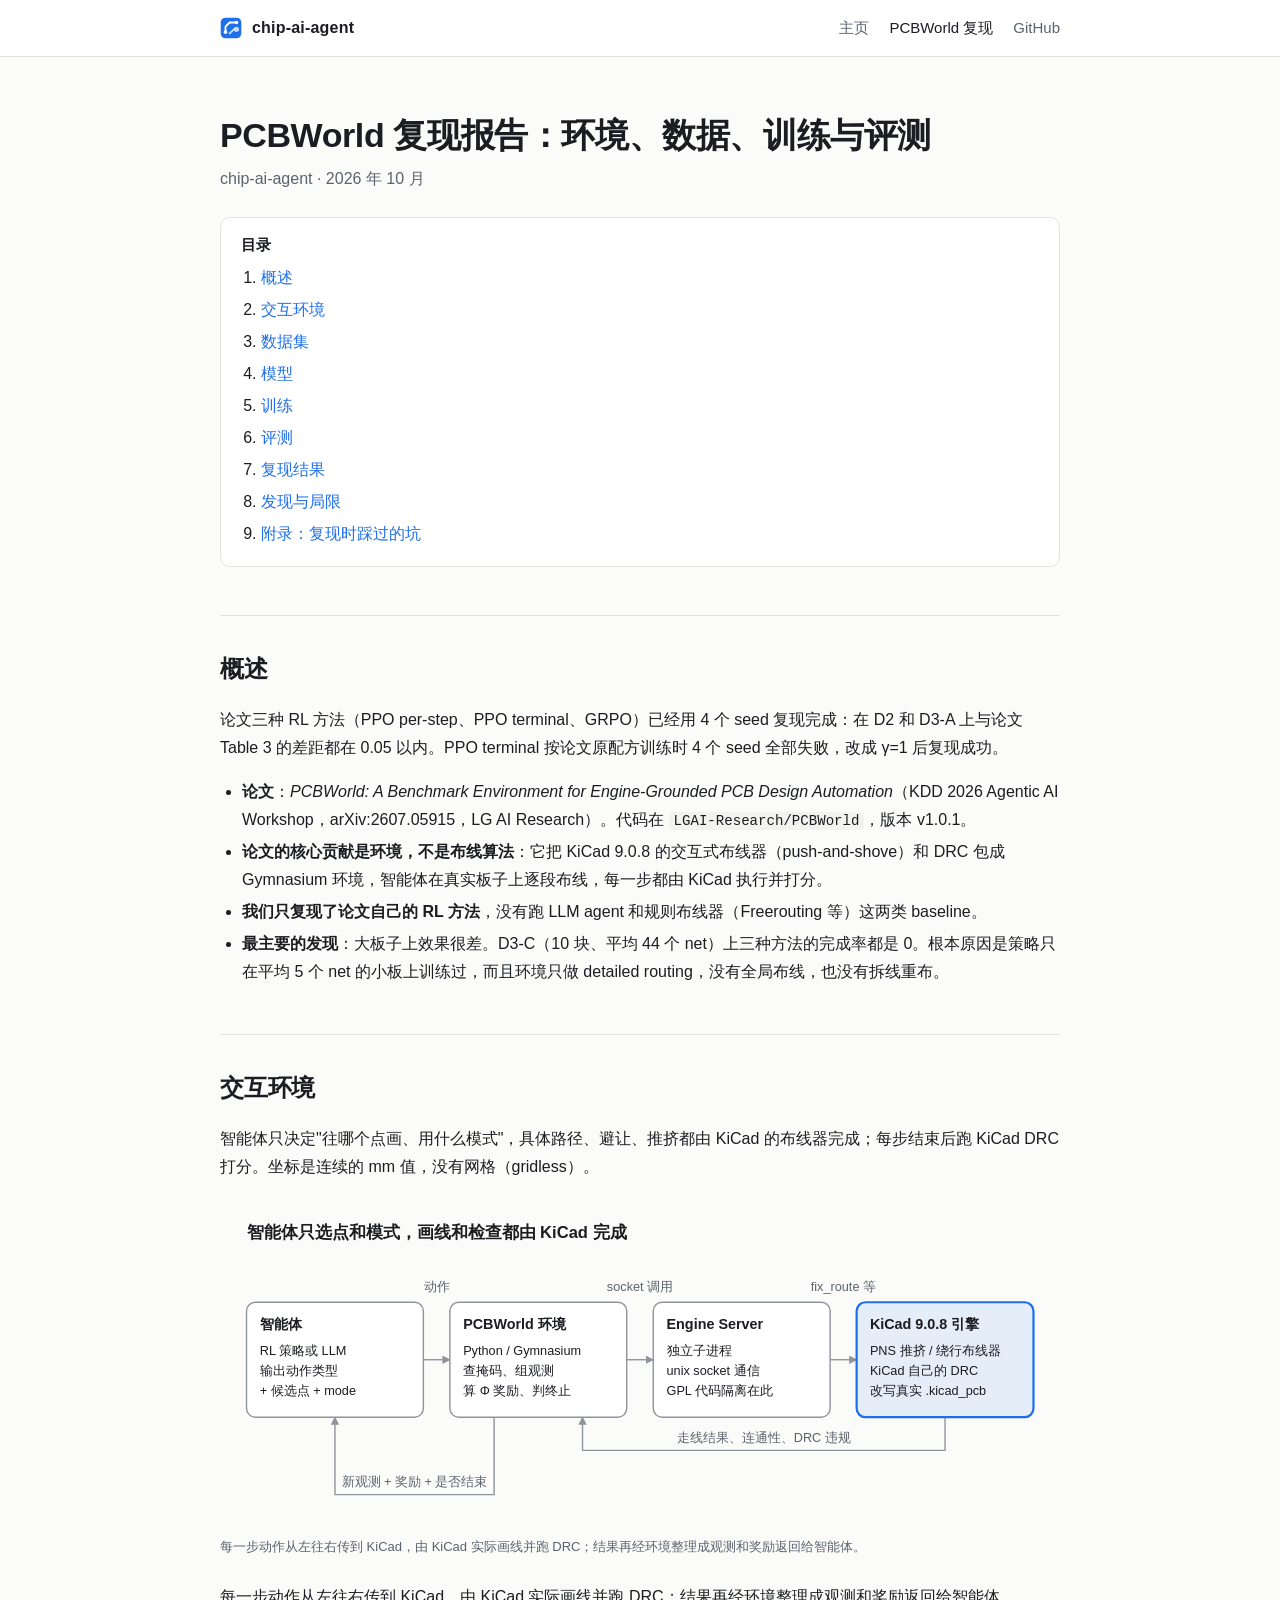
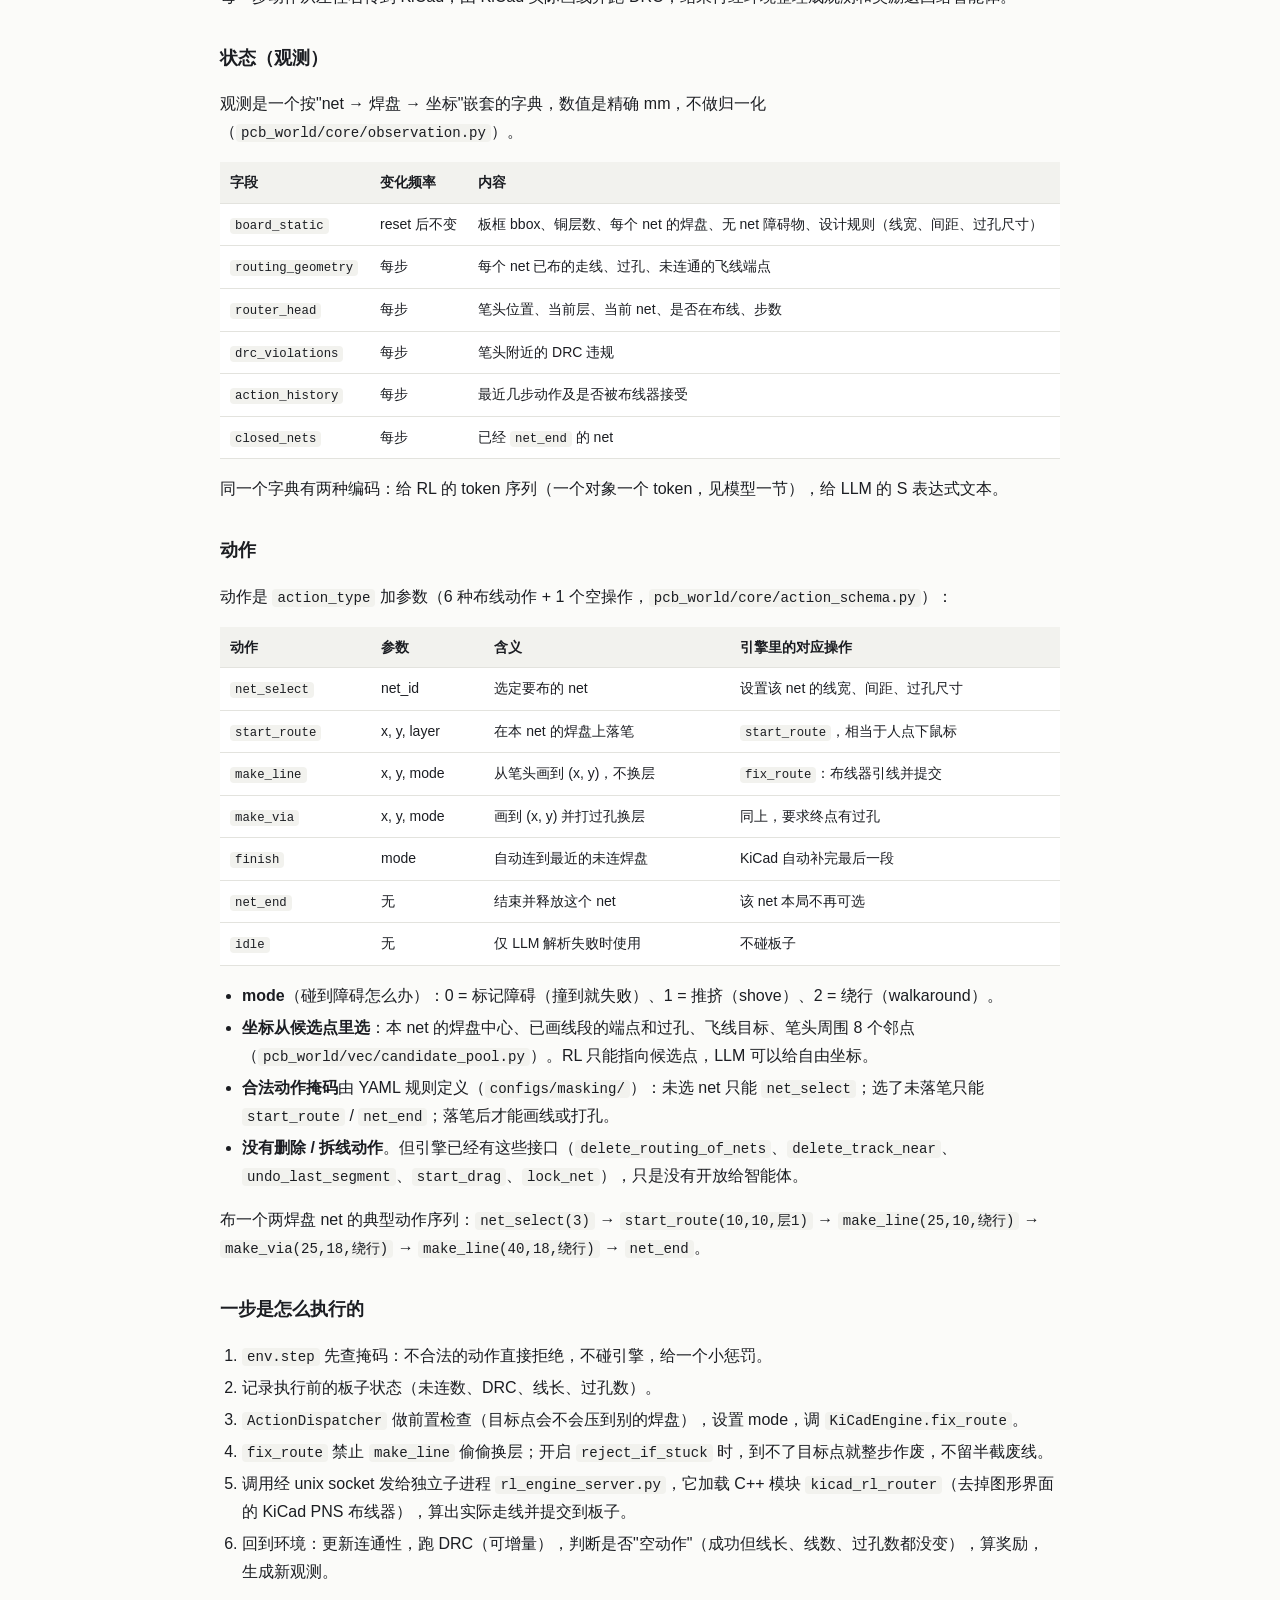
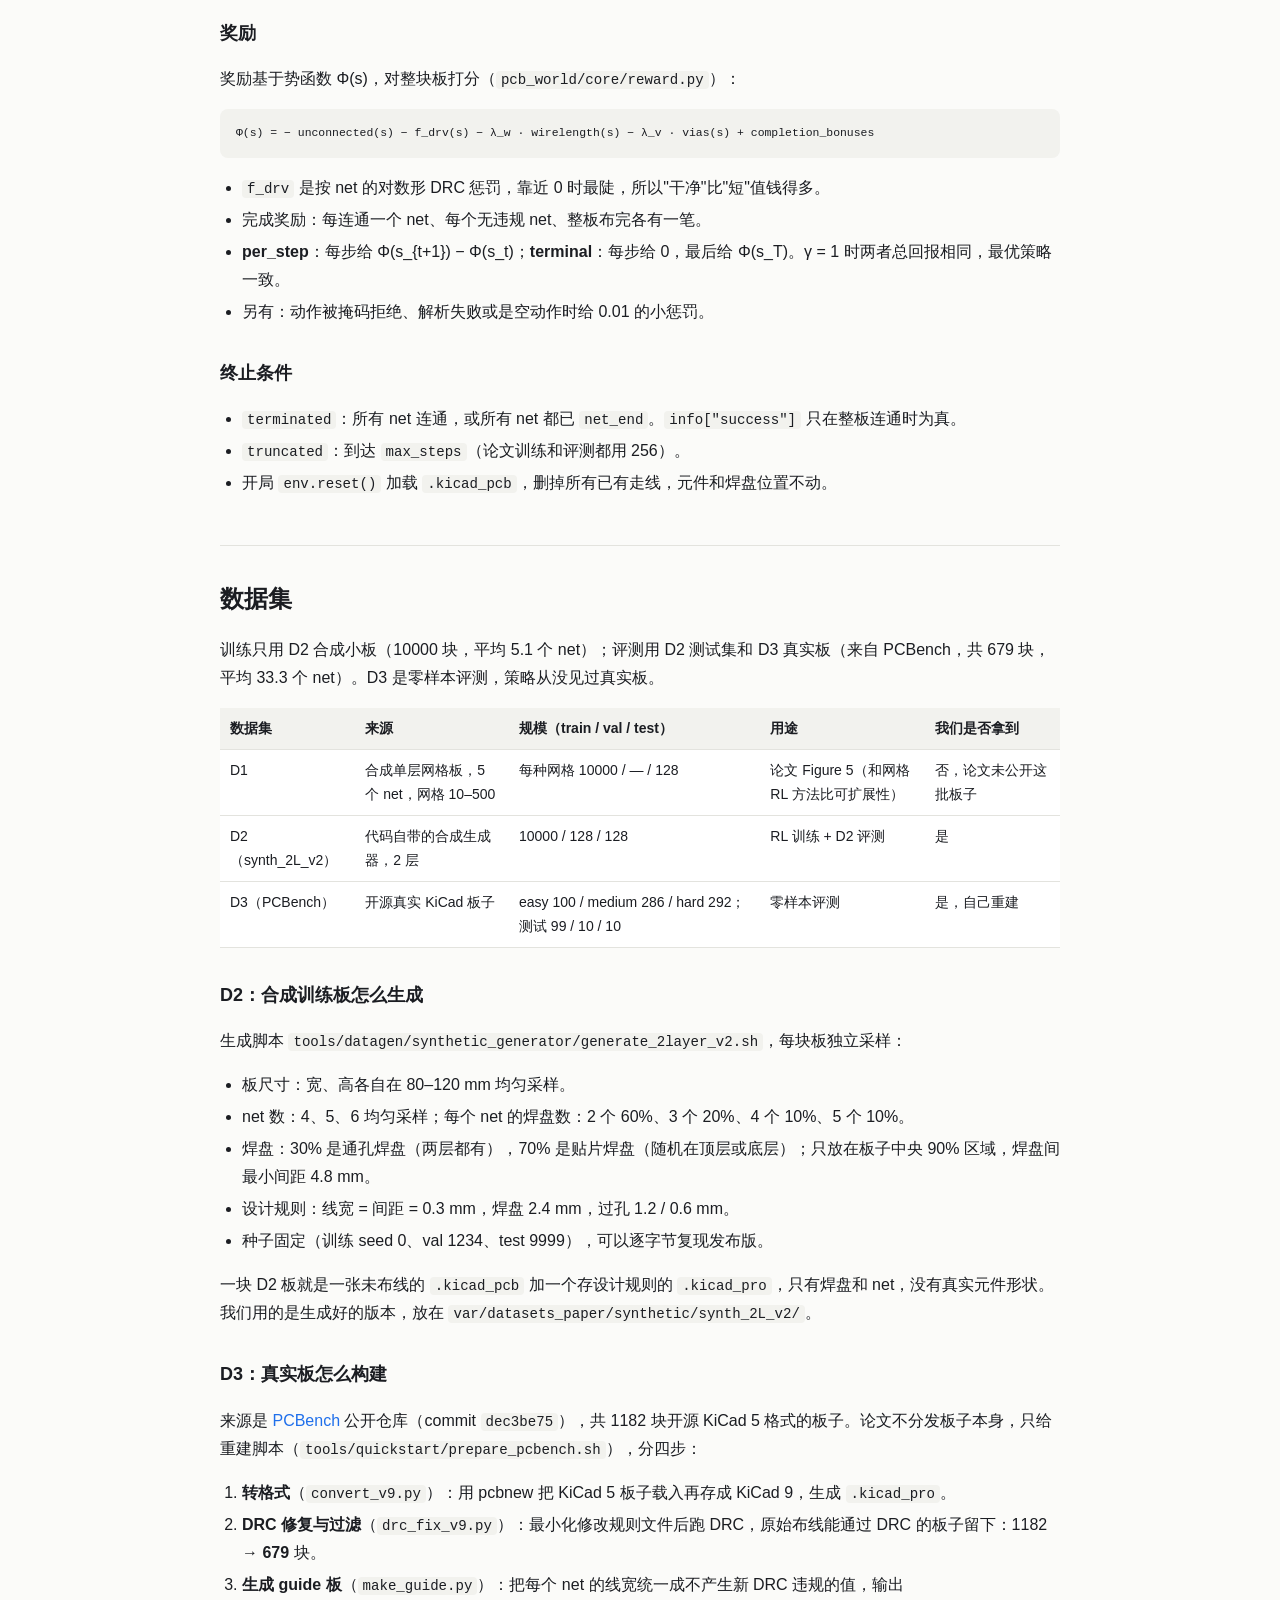
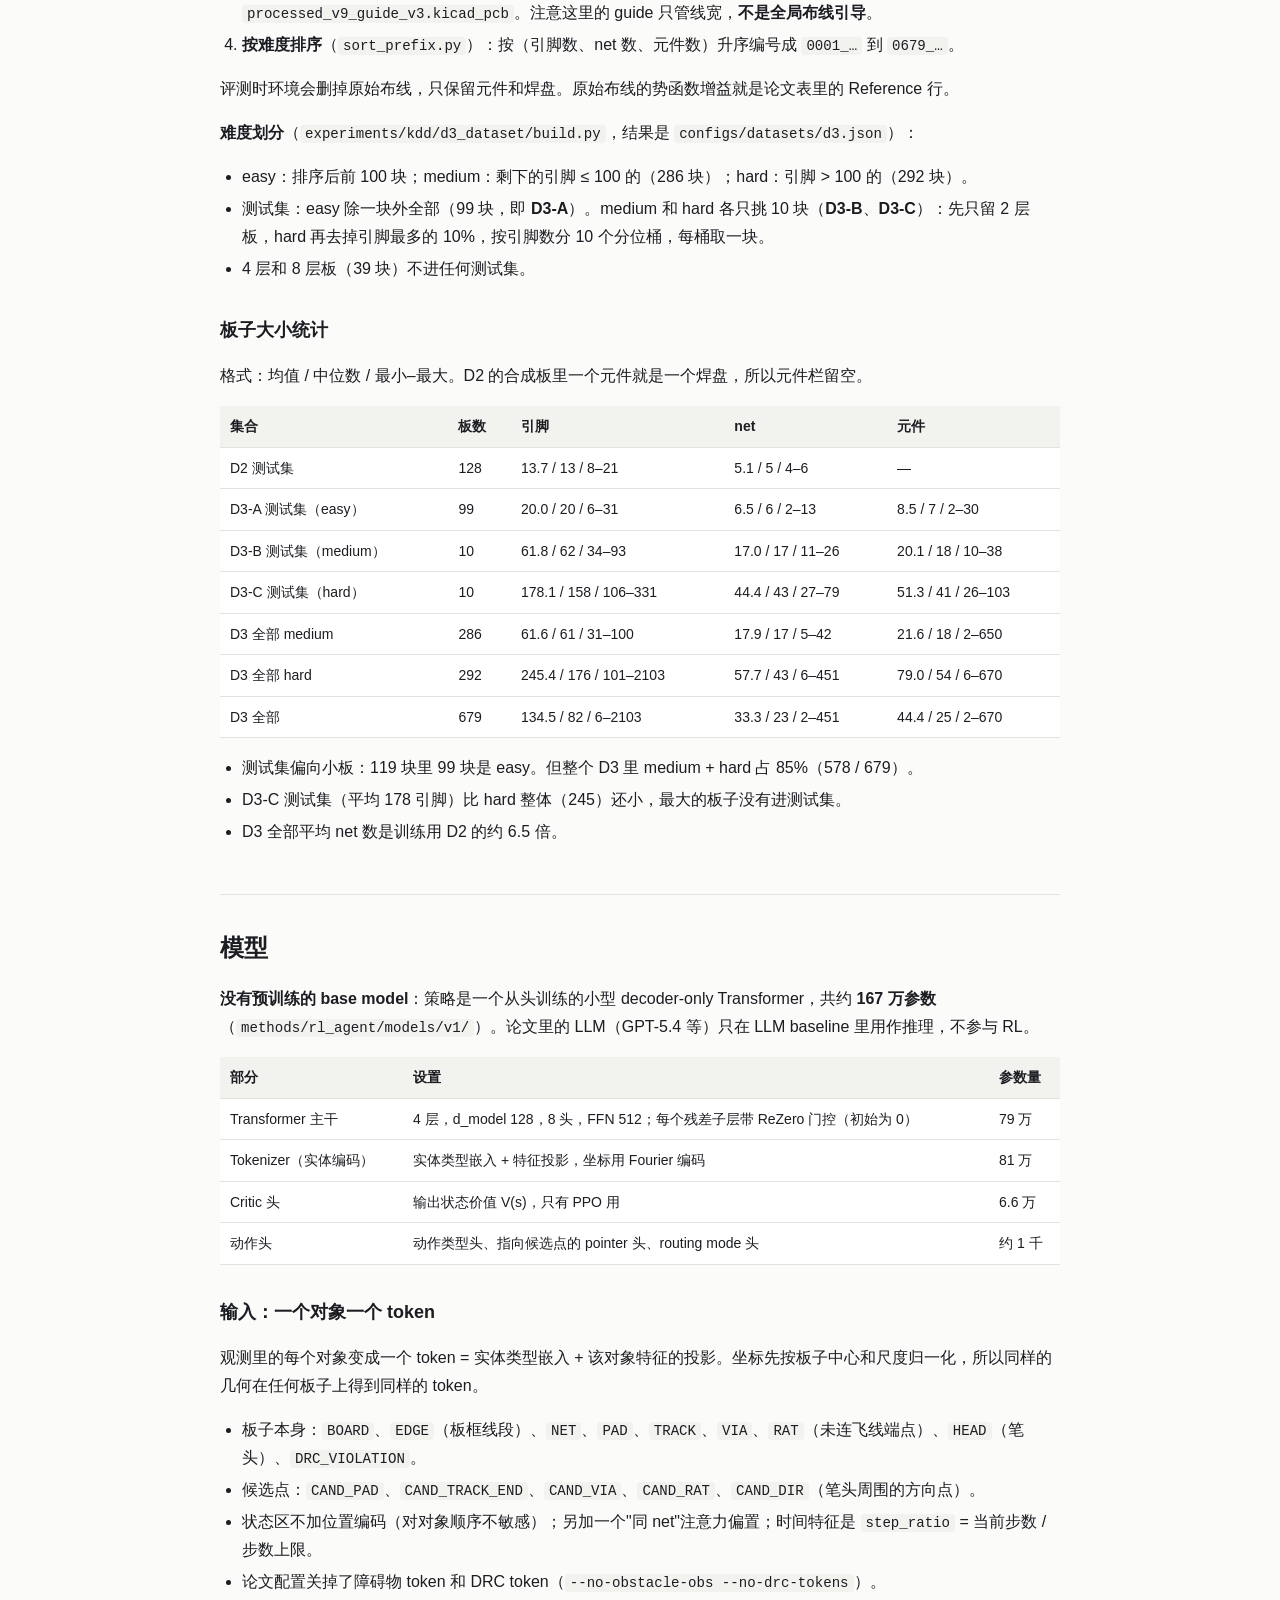
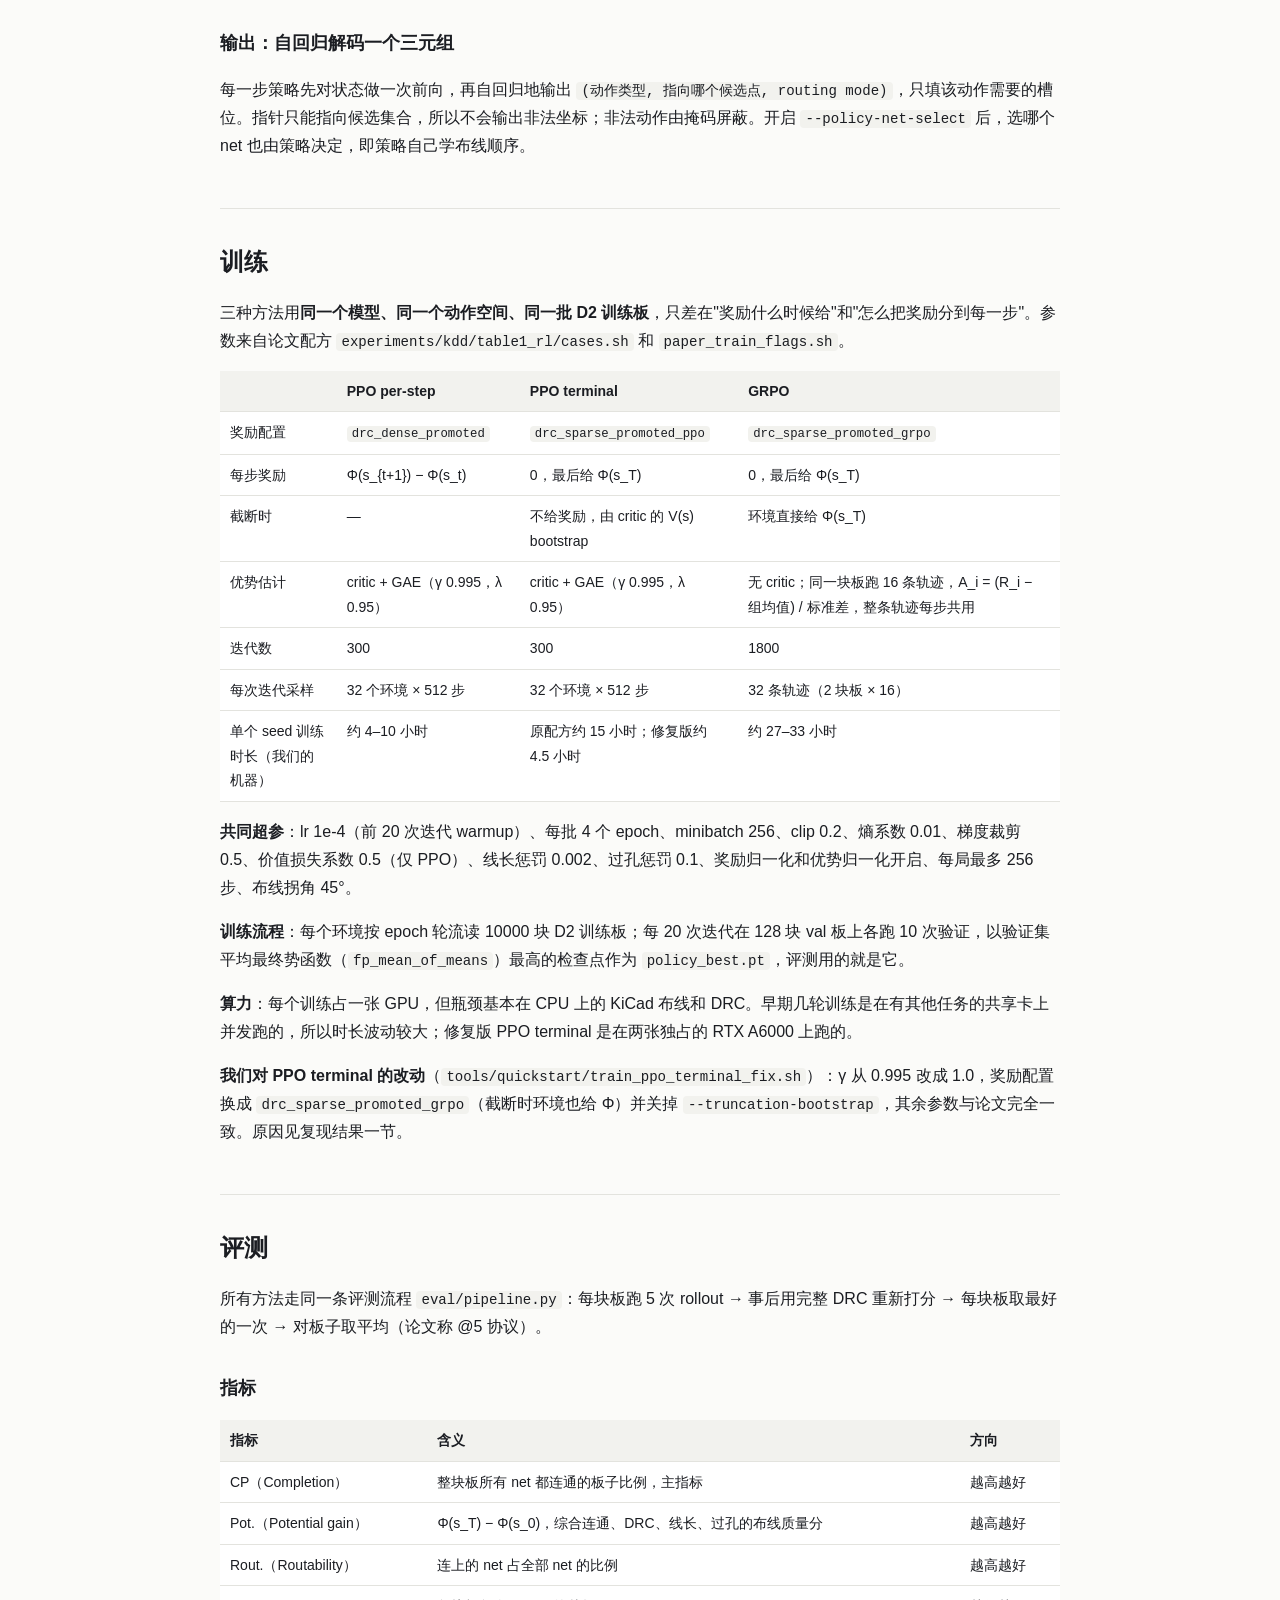
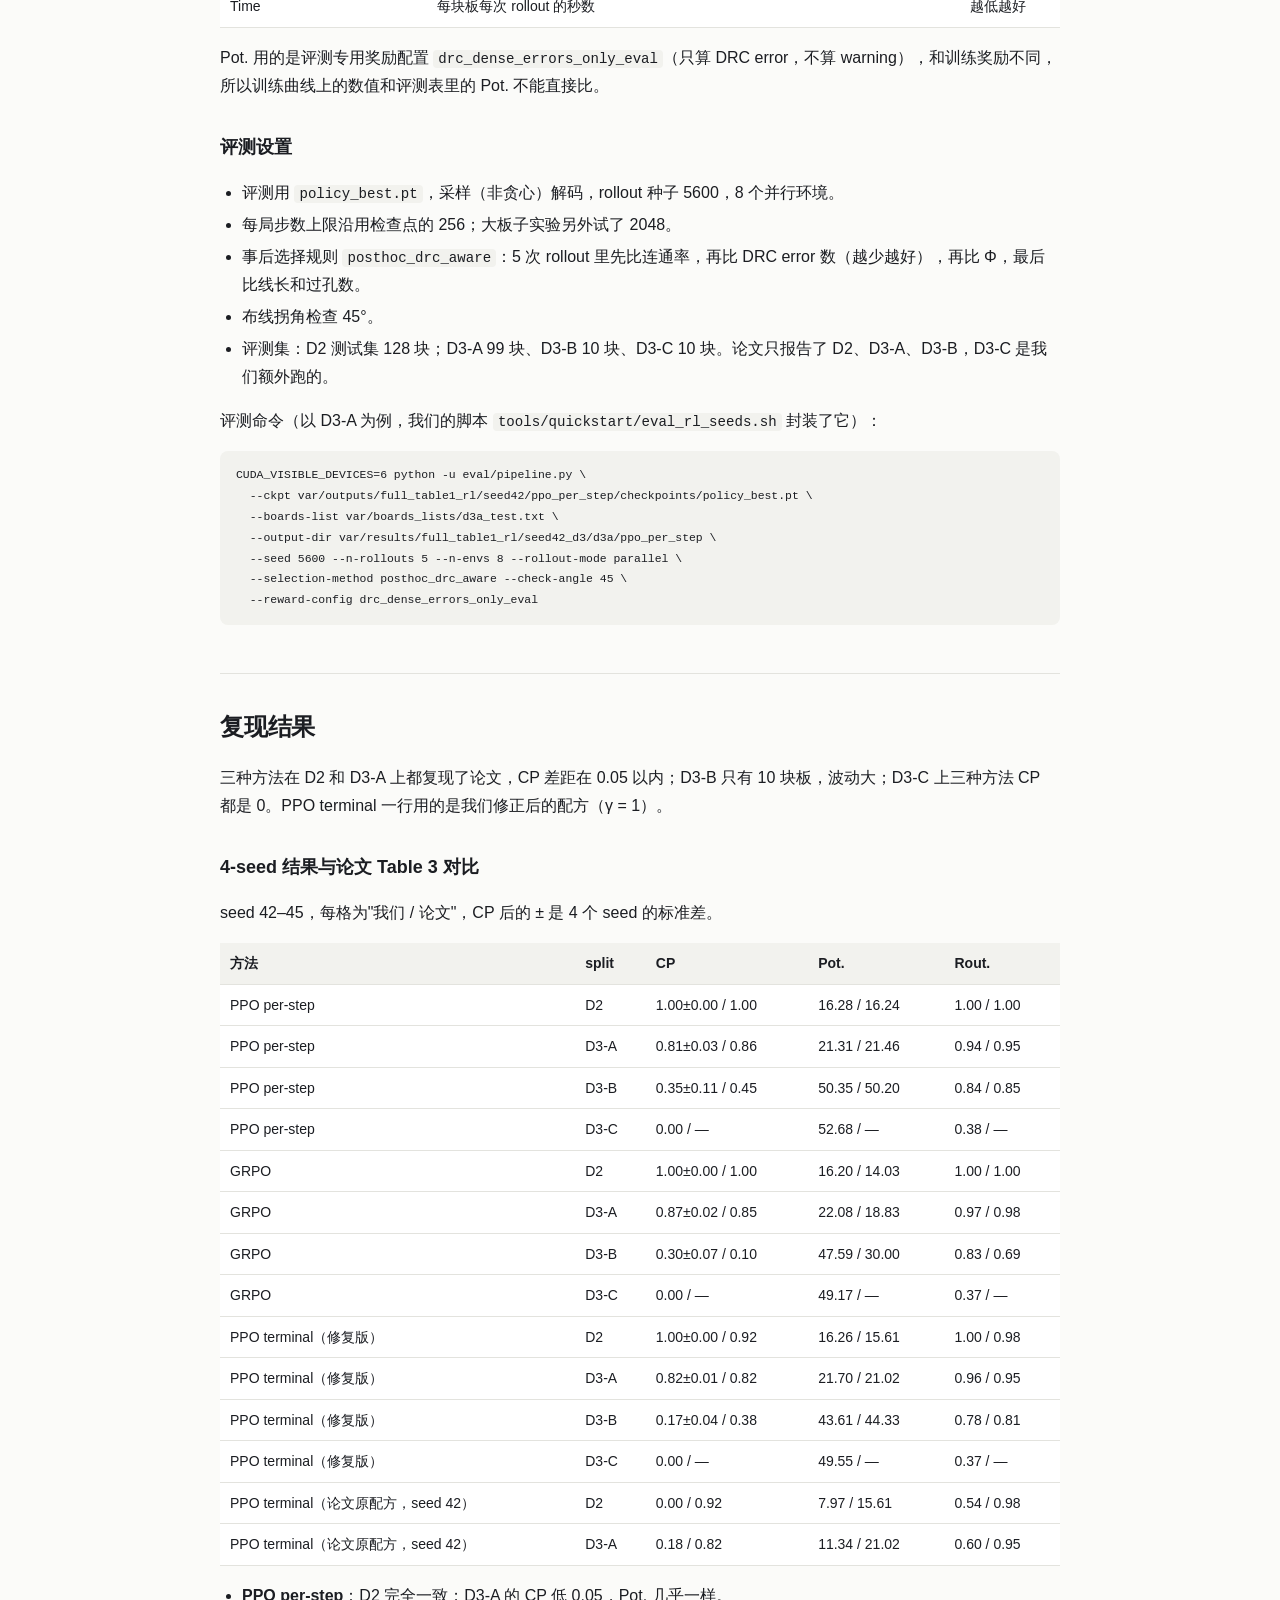
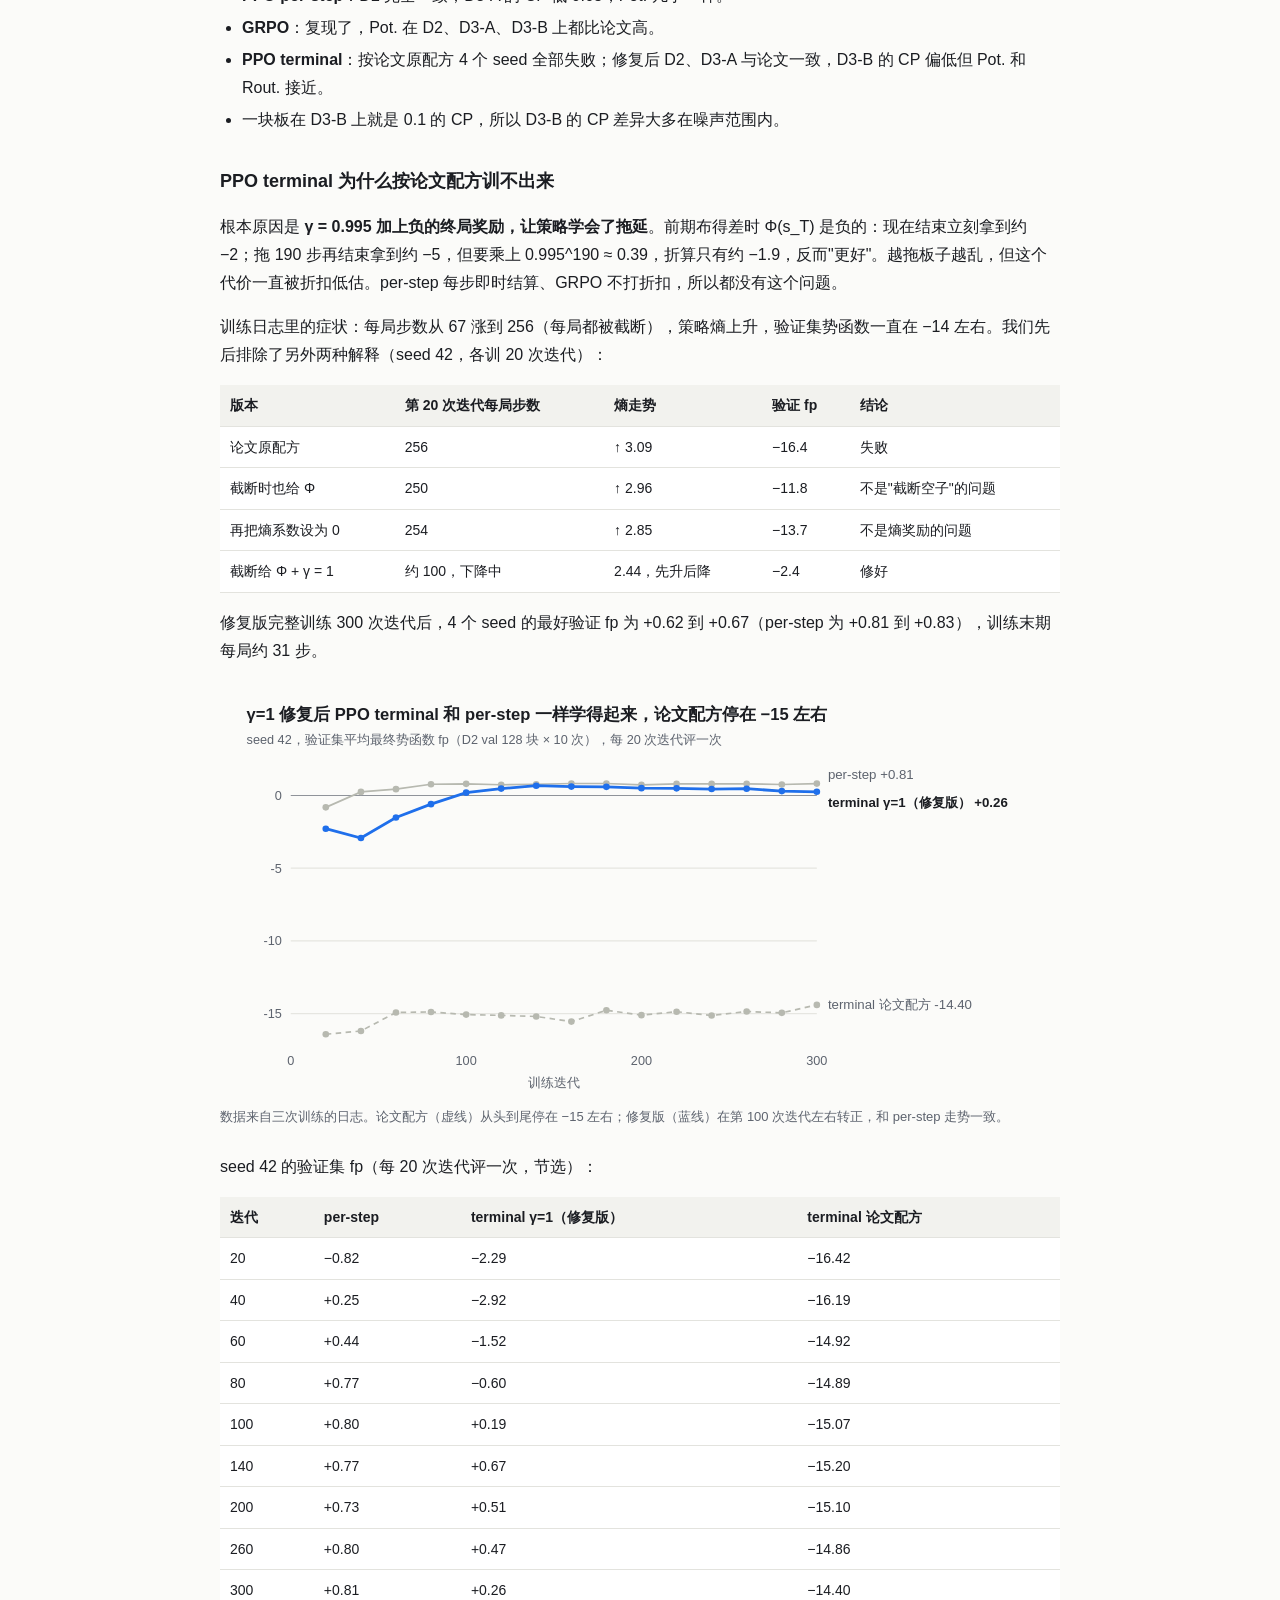
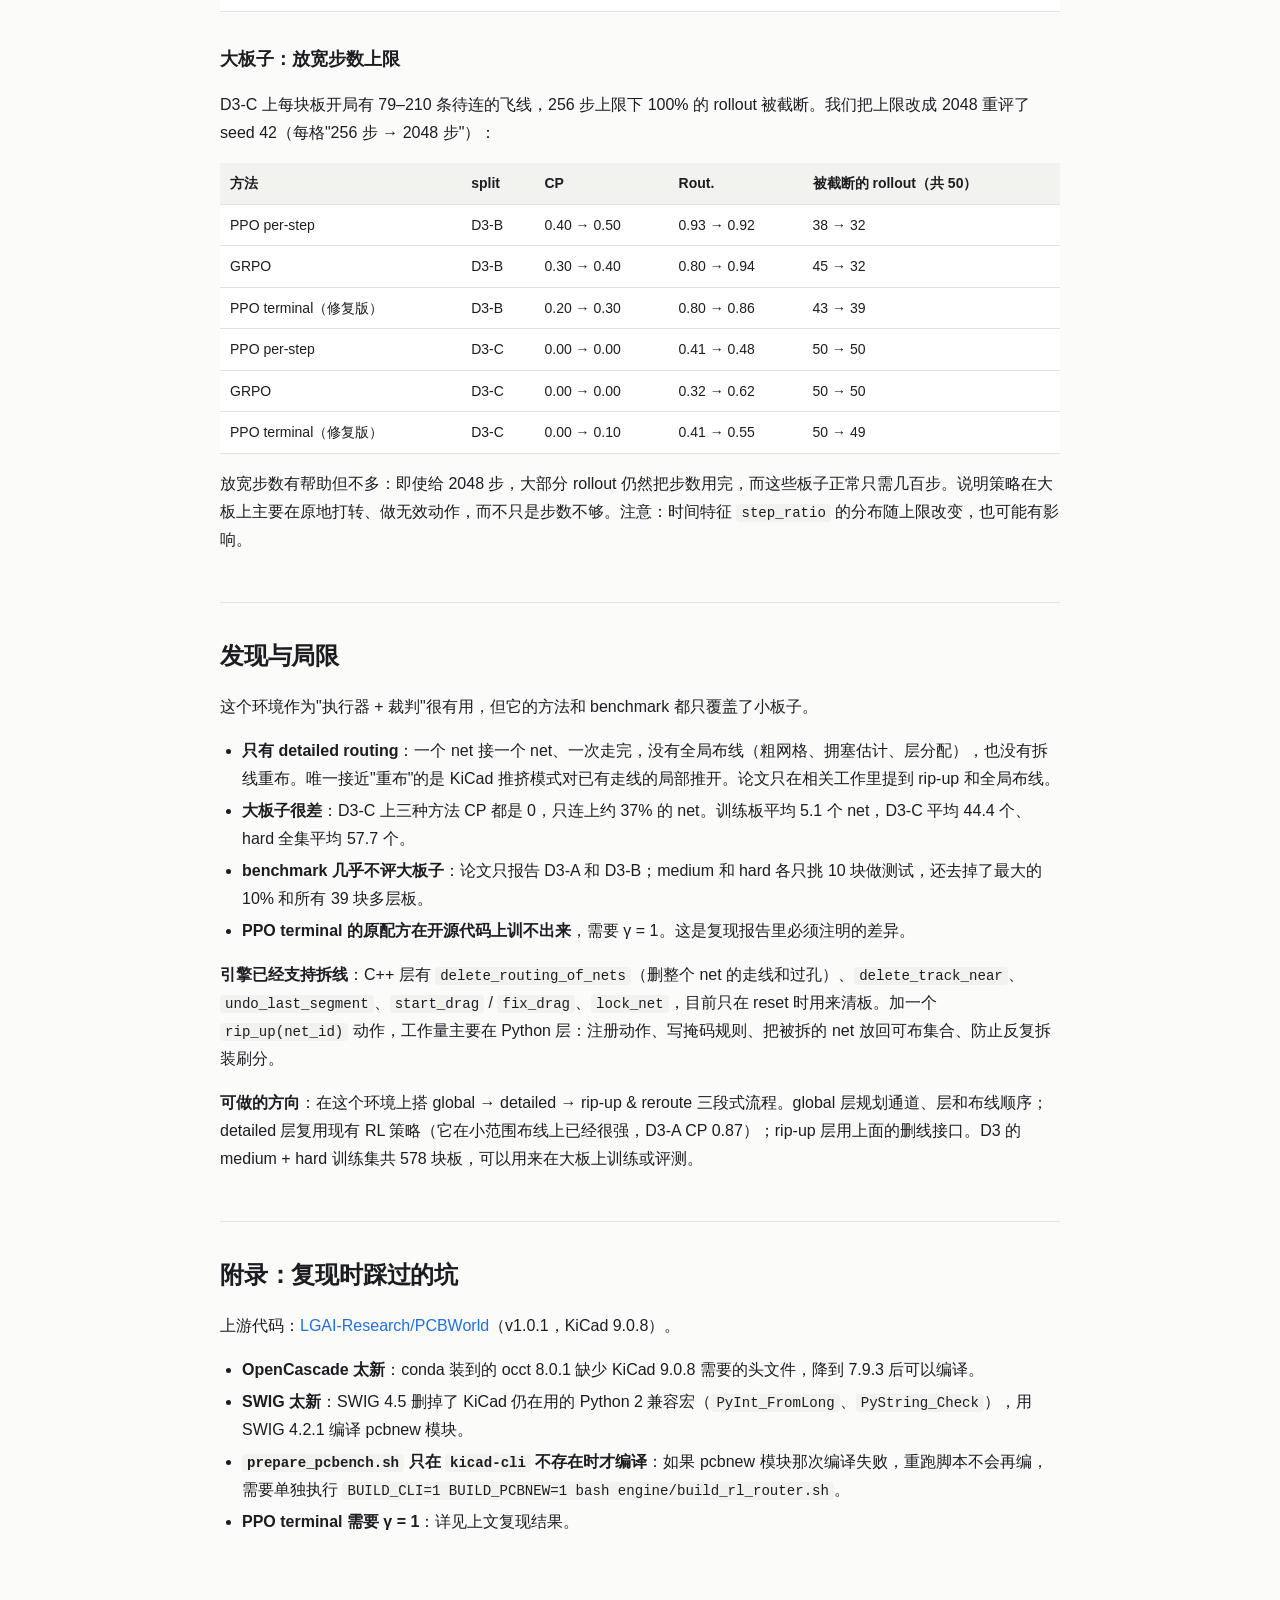
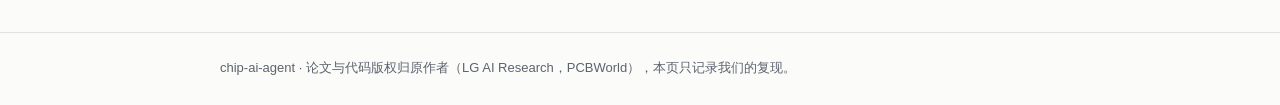
==== pcbworld/index.html @ b94de6af "Org homepage and PCBWorld reproduction report Co-Authored-By: Claude Opus 5.5 <noreply@anthropic.com" ====
<!doctype html>
<html lang="zh-CN">
<head>
<meta charset="utf-8">
<meta name="viewport" content="width=device-width, initial-scale=1">
<title>PCBWorld 复现报告 · chip-ai-agent</title>
<meta name="description" content="PCBWorld（KDD 2026）RL 方法的 4-seed 复现：交互环境、数据、模型、训练、评测与结果。">
<link rel="icon" href="../assets/logo.svg">
<link rel="stylesheet" href="../assets/style.css">
</head>
<body>
<header class="topbar"><div class="wrap">
  <a class="brand" href="../"><img class="brand-mark" src="../assets/logo.svg" alt="">chip-ai-agent</a>
  <nav class="nav"><a href="../">主页</a><a class="on" href="./">PCBWorld 复现</a><a href="https://github.com/chip-ai-agent">GitHub</a></nav>
</div></header>
<main class="wrap doc">
<h1 id="pcbworld">PCBWorld 复现报告：环境、数据、训练与评测</h1>
<p class="meta">chip-ai-agent · 2026 年 10 月</p>

<nav class="toc"><b>目录</b><ol><li><a href="#_1">概述</a></li><li><a href="#_2">交互环境</a></li><li><a href="#_8">数据集</a></li><li><a href="#_10">模型</a></li><li><a href="#_12">训练</a></li><li><a href="#_13">评测</a></li><li><a href="#_16">复现结果</a></li><li><a href="#_18">发现与局限</a></li><li><a href="#_19">附录：复现时踩过的坑</a></li></ol></nav><h2 id="_1">概述</h2>
<p>论文三种 RL 方法（PPO per-step、PPO terminal、GRPO）已经用 4 个 seed 复现完成：在 D2 和 D3-A 上与论文 Table 3 的差距都在 0.05 以内。PPO terminal 按论文原配方训练时 4 个 seed 全部失败，改成 γ=1 后复现成功。</p>
<ul>
<li><strong>论文</strong>：<em>PCBWorld: A Benchmark Environment for Engine-Grounded PCB Design Automation</em>（KDD 2026 Agentic AI Workshop，arXiv:2607.05915，LG AI Research）。代码在 <code>LGAI-Research/PCBWorld</code>，版本 v1.0.1。</li>
<li><strong>论文的核心贡献是环境，不是布线算法</strong>：它把 KiCad 9.0.8 的交互式布线器（push-and-shove）和 DRC 包成 Gymnasium 环境，智能体在真实板子上逐段布线，每一步都由 KiCad 执行并打分。</li>
<li><strong>我们只复现了论文自己的 RL 方法</strong>，没有跑 LLM agent 和规则布线器（Freerouting 等）这两类 baseline。</li>
<li><strong>最主要的发现</strong>：大板子上效果很差。D3-C（10 块、平均 44 个 net）上三种方法的完成率都是 0。根本原因是策略只在平均 5 个 net 的小板上训练过，而且环境只做 detailed routing，没有全局布线，也没有拆线重布。</li>
</ul>
<h2 id="_2">交互环境</h2>
<p>智能体只决定"往哪个点画、用什么模式"，具体路径、避让、推挤都由 KiCad 的布线器完成；每步结束后跑 KiCad DRC 打分。坐标是连续的 mm 值，没有网格（gridless）。</p>
<figure><svg viewBox="0 0 760 292" role="img" aria-label="交互环境架构"><defs><marker id="arr" viewBox="0 0 10 10" refX="9" refY="5" markerWidth="6" markerHeight="6" orient="auto-start-reverse"><path d="M0 0L10 5L0 10z" fill="var(--chart-axis)"/></marker></defs><text x="24" y="30" font-size="15" font-weight="600" fill="var(--ink)">智能体只选点和模式，画线和检查都由 KiCad 完成</text><g fill="none" stroke="var(--chart-axis)" stroke-width="1.25"><path d="M184 140.0H208" marker-end="url(#arr)"/><path d="M368 140.0H392" marker-end="url(#arr)"/><path d="M552 140.0H576" marker-end="url(#arr)"/><path d="M656.0 192V222H328.0V192" marker-end="url(#arr)"/><path d="M248.0 192V262H104.0V192" marker-end="url(#arr)"/></g><text x="196" y="78" text-anchor="middle" font-size="11.5" fill="var(--muted)">动作</text><text x="380" y="78" text-anchor="middle" font-size="11.5" fill="var(--muted)">socket 调用</text><text x="564" y="78" text-anchor="middle" font-size="11.5" fill="var(--muted)">fix_route 等</text><text x="492.0" y="214" text-anchor="middle" font-size="11.5" fill="var(--muted)">走线结果、连通性、DRC 违规</text><text x="176.0" y="254" text-anchor="middle" font-size="11.5" fill="var(--muted)">新观测 + 奖励 + 是否结束</text><rect x="24" y="88" width="160" height="104" rx="8" fill="var(--surface)" stroke="var(--chart-axis)" stroke-width="1.25"/><text x="36" y="112" font-size="13" font-weight="600" fill="var(--ink)">智能体</text><text x="36" y="136" font-size="11.5" fill="var(--ink)">RL 策略或 LLM</text><text x="36" y="154" font-size="11.5" fill="var(--ink)">输出动作类型</text><text x="36" y="172" font-size="11.5" fill="var(--ink)">+ 候选点 + mode</text><rect x="208" y="88" width="160" height="104" rx="8" fill="var(--surface)" stroke="var(--chart-axis)" stroke-width="1.25"/><text x="220" y="112" font-size="13" font-weight="600" fill="var(--ink)">PCBWorld 环境</text><text x="220" y="136" font-size="11.5" fill="var(--ink)">Python / Gymnasium</text><text x="220" y="154" font-size="11.5" fill="var(--ink)">查掩码、组观测</text><text x="220" y="172" font-size="11.5" fill="var(--ink)">算 Φ 奖励、判终止</text><rect x="392" y="88" width="160" height="104" rx="8" fill="var(--surface)" stroke="var(--chart-axis)" stroke-width="1.25"/><text x="404" y="112" font-size="13" font-weight="600" fill="var(--ink)">Engine Server</text><text x="404" y="136" font-size="11.5" fill="var(--ink)">独立子进程</text><text x="404" y="154" font-size="11.5" fill="var(--ink)">unix socket 通信</text><text x="404" y="172" font-size="11.5" fill="var(--ink)">GPL 代码隔离在此</text><rect x="576" y="88" width="160" height="104" rx="8" fill="var(--accent-soft)" stroke="var(--accent)" stroke-width="2"/><text x="588" y="112" font-size="13" font-weight="600" fill="var(--ink)">KiCad 9.0.8 引擎</text><text x="588" y="136" font-size="11.5" fill="var(--ink)">PNS 推挤 / 绕行布线器</text><text x="588" y="154" font-size="11.5" fill="var(--ink)">KiCad 自己的 DRC</text><text x="588" y="172" font-size="11.5" fill="var(--ink)">改写真实 .kicad_pcb</text></svg><figcaption>每一步动作从左往右传到 KiCad，由 KiCad 实际画线并跑 DRC；结果再经环境整理成观测和奖励返回给智能体。</figcaption></figure>

<p>每一步动作从左往右传到 KiCad，由 KiCad 实际画线并跑 DRC；结果再经环境整理成观测和奖励返回给智能体。</p>
<h3 id="_3">状态（观测）</h3>
<p>观测是一个按"net → 焊盘 → 坐标"嵌套的字典，数值是精确 mm，不做归一化（<code>pcb_world/core/observation.py</code>）。</p>
<div class="table-scroll"><table>
<thead>
<tr>
<th>字段</th>
<th>变化频率</th>
<th>内容</th>
</tr>
</thead>
<tbody>
<tr>
<td><code>board_static</code></td>
<td>reset 后不变</td>
<td>板框 bbox、铜层数、每个 net 的焊盘、无 net 障碍物、设计规则（线宽、间距、过孔尺寸）</td>
</tr>
<tr>
<td><code>routing_geometry</code></td>
<td>每步</td>
<td>每个 net 已布的走线、过孔、未连通的飞线端点</td>
</tr>
<tr>
<td><code>router_head</code></td>
<td>每步</td>
<td>笔头位置、当前层、当前 net、是否在布线、步数</td>
</tr>
<tr>
<td><code>drc_violations</code></td>
<td>每步</td>
<td>笔头附近的 DRC 违规</td>
</tr>
<tr>
<td><code>action_history</code></td>
<td>每步</td>
<td>最近几步动作及是否被布线器接受</td>
</tr>
<tr>
<td><code>closed_nets</code></td>
<td>每步</td>
<td>已经 <code>net_end</code> 的 net</td>
</tr>
</tbody>
</table></div>
<p>同一个字典有两种编码：给 RL 的 token 序列（一个对象一个 token，见模型一节），给 LLM 的 S 表达式文本。</p>
<h3 id="_4">动作</h3>
<p>动作是 <code>action_type</code> 加参数（6 种布线动作 + 1 个空操作，<code>pcb_world/core/action_schema.py</code>）：</p>
<div class="table-scroll"><table>
<thead>
<tr>
<th>动作</th>
<th>参数</th>
<th>含义</th>
<th>引擎里的对应操作</th>
</tr>
</thead>
<tbody>
<tr>
<td><code>net_select</code></td>
<td>net_id</td>
<td>选定要布的 net</td>
<td>设置该 net 的线宽、间距、过孔尺寸</td>
</tr>
<tr>
<td><code>start_route</code></td>
<td>x, y, layer</td>
<td>在本 net 的焊盘上落笔</td>
<td><code>start_route</code>，相当于人点下鼠标</td>
</tr>
<tr>
<td><code>make_line</code></td>
<td>x, y, mode</td>
<td>从笔头画到 (x, y)，不换层</td>
<td><code>fix_route</code>：布线器引线并提交</td>
</tr>
<tr>
<td><code>make_via</code></td>
<td>x, y, mode</td>
<td>画到 (x, y) 并打过孔换层</td>
<td>同上，要求终点有过孔</td>
</tr>
<tr>
<td><code>finish</code></td>
<td>mode</td>
<td>自动连到最近的未连焊盘</td>
<td>KiCad 自动补完最后一段</td>
</tr>
<tr>
<td><code>net_end</code></td>
<td>无</td>
<td>结束并释放这个 net</td>
<td>该 net 本局不再可选</td>
</tr>
<tr>
<td><code>idle</code></td>
<td>无</td>
<td>仅 LLM 解析失败时使用</td>
<td>不碰板子</td>
</tr>
</tbody>
</table></div>
<ul>
<li><strong>mode</strong>（碰到障碍怎么办）：0 = 标记障碍（撞到就失败）、1 = 推挤（shove）、2 = 绕行（walkaround）。</li>
<li><strong>坐标从候选点里选</strong>：本 net 的焊盘中心、已画线段的端点和过孔、飞线目标、笔头周围 8 个邻点（<code>pcb_world/vec/candidate_pool.py</code>）。RL 只能指向候选点，LLM 可以给自由坐标。</li>
<li><strong>合法动作掩码</strong>由 YAML 规则定义（<code>configs/masking/</code>）：未选 net 只能 <code>net_select</code>；选了未落笔只能 <code>start_route</code> / <code>net_end</code>；落笔后才能画线或打孔。</li>
<li><strong>没有删除 / 拆线动作</strong>。但引擎已经有这些接口（<code>delete_routing_of_nets</code>、<code>delete_track_near</code>、<code>undo_last_segment</code>、<code>start_drag</code>、<code>lock_net</code>），只是没有开放给智能体。</li>
</ul>
<p>布一个两焊盘 net 的典型动作序列：<code>net_select(3)</code> → <code>start_route(10,10,层1)</code> → <code>make_line(25,10,绕行)</code> → <code>make_via(25,18,绕行)</code> → <code>make_line(40,18,绕行)</code> → <code>net_end</code>。</p>
<h3 id="_5">一步是怎么执行的</h3>
<ol>
<li><code>env.step</code> 先查掩码：不合法的动作直接拒绝，不碰引擎，给一个小惩罚。</li>
<li>记录执行前的板子状态（未连数、DRC、线长、过孔数）。</li>
<li><code>ActionDispatcher</code> 做前置检查（目标点会不会压到别的焊盘），设置 mode，调 <code>KiCadEngine.fix_route</code>。</li>
<li><code>fix_route</code> 禁止 <code>make_line</code> 偷偷换层；开启 <code>reject_if_stuck</code> 时，到不了目标点就整步作废，不留半截废线。</li>
<li>调用经 unix socket 发给独立子进程 <code>rl_engine_server.py</code>，它加载 C++ 模块 <code>kicad_rl_router</code>（去掉图形界面的 KiCad PNS 布线器），算出实际走线并提交到板子。</li>
<li>回到环境：更新连通性，跑 DRC（可增量），判断是否"空动作"（成功但线长、线数、过孔数都没变），算奖励，生成新观测。</li>
</ol>
<h3 id="_6">奖励</h3>
<p>奖励基于势函数 Φ(s)，对整块板打分（<code>pcb_world/core/reward.py</code>）：</p>
<pre><code>Φ(s) = − unconnected(s) − f_drv(s) − λ_w · wirelength(s) − λ_v · vias(s) + completion_bonuses
</code></pre>
<ul>
<li><code>f_drv</code> 是按 net 的对数形 DRC 惩罚，靠近 0 时最陡，所以"干净"比"短"值钱得多。</li>
<li>完成奖励：每连通一个 net、每个无违规 net、整板布完各有一笔。</li>
<li><strong>per_step</strong>：每步给 Φ(s_{t+1}) − Φ(s_t)；<strong>terminal</strong>：每步给 0，最后给 Φ(s_T)。γ = 1 时两者总回报相同，最优策略一致。</li>
<li>另有：动作被掩码拒绝、解析失败或是空动作时给 0.01 的小惩罚。</li>
</ul>
<h3 id="_7">终止条件</h3>
<ul>
<li><code>terminated</code>：所有 net 连通，或所有 net 都已 <code>net_end</code>。<code>info["success"]</code> 只在整板连通时为真。</li>
<li><code>truncated</code>：到达 <code>max_steps</code>（论文训练和评测都用 256）。</li>
<li>开局 <code>env.reset()</code> 加载 <code>.kicad_pcb</code>，删掉所有已有走线，元件和焊盘位置不动。</li>
</ul>
<h2 id="_8">数据集</h2>
<p>训练只用 D2 合成小板（10000 块，平均 5.1 个 net）；评测用 D2 测试集和 D3 真实板（来自 PCBench，共 679 块，平均 33.3 个 net）。D3 是零样本评测，策略从没见过真实板。</p>
<div class="table-scroll"><table>
<thead>
<tr>
<th>数据集</th>
<th>来源</th>
<th>规模（train / val / test）</th>
<th>用途</th>
<th>我们是否拿到</th>
</tr>
</thead>
<tbody>
<tr>
<td>D1</td>
<td>合成单层网格板，5 个 net，网格 10–500</td>
<td>每种网格 10000 / — / 128</td>
<td>论文 Figure 5（和网格 RL 方法比可扩展性）</td>
<td>否，论文未公开这批板子</td>
</tr>
<tr>
<td>D2（synth_2L_v2）</td>
<td>代码自带的合成生成器，2 层</td>
<td>10000 / 128 / 128</td>
<td>RL 训练 + D2 评测</td>
<td>是</td>
</tr>
<tr>
<td>D3（PCBench）</td>
<td>开源真实 KiCad 板子</td>
<td>easy 100 / medium 286 / hard 292；测试 99 / 10 / 10</td>
<td>零样本评测</td>
<td>是，自己重建</td>
</tr>
</tbody>
</table></div>
<h3 id="d2">D2：合成训练板怎么生成</h3>
<p>生成脚本 <code>tools/datagen/synthetic_generator/generate_2layer_v2.sh</code>，每块板独立采样：</p>
<ul>
<li>板尺寸：宽、高各自在 80–120 mm 均匀采样。</li>
<li>net 数：4、5、6 均匀采样；每个 net 的焊盘数：2 个 60%、3 个 20%、4 个 10%、5 个 10%。</li>
<li>焊盘：30% 是通孔焊盘（两层都有），70% 是贴片焊盘（随机在顶层或底层）；只放在板子中央 90% 区域，焊盘间最小间距 4.8 mm。</li>
<li>设计规则：线宽 = 间距 = 0.3 mm，焊盘 2.4 mm，过孔 1.2 / 0.6 mm。</li>
<li>种子固定（训练 seed 0、val 1234、test 9999），可以逐字节复现发布版。</li>
</ul>
<p>一块 D2 板就是一张未布线的 <code>.kicad_pcb</code> 加一个存设计规则的 <code>.kicad_pro</code>，只有焊盘和 net，没有真实元件形状。我们用的是生成好的版本，放在 <code>var/datasets_paper/synthetic/synth_2L_v2/</code>。</p>
<h3 id="d3">D3：真实板怎么构建</h3>
<p>来源是 <a href="https://github.com/PCBench/PCBench">PCBench</a> 公开仓库（commit <code>dec3be75</code>），共 1182 块开源 KiCad 5 格式的板子。论文不分发板子本身，只给重建脚本（<code>tools/quickstart/prepare_pcbench.sh</code>），分四步：</p>
<ol>
<li><strong>转格式</strong>（<code>convert_v9.py</code>）：用 pcbnew 把 KiCad 5 板子载入再存成 KiCad 9，生成 <code>.kicad_pro</code>。</li>
<li><strong>DRC 修复与过滤</strong>（<code>drc_fix_v9.py</code>）：最小化修改规则文件后跑 DRC，原始布线能通过 DRC 的板子留下：1182 → <strong>679</strong> 块。</li>
<li><strong>生成 guide 板</strong>（<code>make_guide.py</code>）：把每个 net 的线宽统一成不产生新 DRC 违规的值，输出 <code>processed_v9_guide_v3.kicad_pcb</code>。注意这里的 guide 只管线宽，<strong>不是全局布线引导</strong>。</li>
<li><strong>按难度排序</strong>（<code>sort_prefix.py</code>）：按（引脚数、net 数、元件数）升序编号成 <code>0001_…</code> 到 <code>0679_…</code>。</li>
</ol>
<p>评测时环境会删掉原始布线，只保留元件和焊盘。原始布线的势函数增益就是论文表里的 Reference 行。</p>
<p><strong>难度划分</strong>（<code>experiments/kdd/d3_dataset/build.py</code>，结果是 <code>configs/datasets/d3.json</code>）：</p>
<ul>
<li>easy：排序后前 100 块；medium：剩下的引脚 ≤ 100 的（286 块）；hard：引脚 &gt; 100 的（292 块）。</li>
<li>测试集：easy 除一块外全部（99 块，即 <strong>D3-A</strong>）。medium 和 hard 各只挑 10 块（<strong>D3-B</strong>、<strong>D3-C</strong>）：先只留 2 层板，hard 再去掉引脚最多的 10%，按引脚数分 10 个分位桶，每桶取一块。</li>
<li>4 层和 8 层板（39 块）不进任何测试集。</li>
</ul>
<h3 id="_9">板子大小统计</h3>
<p>格式：均值 / 中位数 / 最小–最大。D2 的合成板里一个元件就是一个焊盘，所以元件栏留空。</p>
<div class="table-scroll"><table>
<thead>
<tr>
<th>集合</th>
<th>板数</th>
<th>引脚</th>
<th>net</th>
<th>元件</th>
</tr>
</thead>
<tbody>
<tr>
<td>D2 测试集</td>
<td>128</td>
<td>13.7 / 13 / 8–21</td>
<td>5.1 / 5 / 4–6</td>
<td>—</td>
</tr>
<tr>
<td>D3-A 测试集（easy）</td>
<td>99</td>
<td>20.0 / 20 / 6–31</td>
<td>6.5 / 6 / 2–13</td>
<td>8.5 / 7 / 2–30</td>
</tr>
<tr>
<td>D3-B 测试集（medium）</td>
<td>10</td>
<td>61.8 / 62 / 34–93</td>
<td>17.0 / 17 / 11–26</td>
<td>20.1 / 18 / 10–38</td>
</tr>
<tr>
<td>D3-C 测试集（hard）</td>
<td>10</td>
<td>178.1 / 158 / 106–331</td>
<td>44.4 / 43 / 27–79</td>
<td>51.3 / 41 / 26–103</td>
</tr>
<tr>
<td>D3 全部 medium</td>
<td>286</td>
<td>61.6 / 61 / 31–100</td>
<td>17.9 / 17 / 5–42</td>
<td>21.6 / 18 / 2–650</td>
</tr>
<tr>
<td>D3 全部 hard</td>
<td>292</td>
<td>245.4 / 176 / 101–2103</td>
<td>57.7 / 43 / 6–451</td>
<td>79.0 / 54 / 6–670</td>
</tr>
<tr>
<td>D3 全部</td>
<td>679</td>
<td>134.5 / 82 / 6–2103</td>
<td>33.3 / 23 / 2–451</td>
<td>44.4 / 25 / 2–670</td>
</tr>
</tbody>
</table></div>
<ul>
<li>测试集偏向小板：119 块里 99 块是 easy。但整个 D3 里 medium + hard 占 85%（578 / 679）。</li>
<li>D3-C 测试集（平均 178 引脚）比 hard 整体（245）还小，最大的板子没有进测试集。</li>
<li>D3 全部平均 net 数是训练用 D2 的约 6.5 倍。</li>
</ul>
<h2 id="_10">模型</h2>
<p><strong>没有预训练的 base model</strong>：策略是一个从头训练的小型 decoder-only Transformer，共约 <strong>167 万参数</strong>（<code>methods/rl_agent/models/v1/</code>）。论文里的 LLM（GPT-5.4 等）只在 LLM baseline 里用作推理，不参与 RL。</p>
<div class="table-scroll"><table>
<thead>
<tr>
<th>部分</th>
<th>设置</th>
<th>参数量</th>
</tr>
</thead>
<tbody>
<tr>
<td>Transformer 主干</td>
<td>4 层，d_model 128，8 头，FFN 512；每个残差子层带 ReZero 门控（初始为 0）</td>
<td>79 万</td>
</tr>
<tr>
<td>Tokenizer（实体编码）</td>
<td>实体类型嵌入 + 特征投影，坐标用 Fourier 编码</td>
<td>81 万</td>
</tr>
<tr>
<td>Critic 头</td>
<td>输出状态价值 V(s)，只有 PPO 用</td>
<td>6.6 万</td>
</tr>
<tr>
<td>动作头</td>
<td>动作类型头、指向候选点的 pointer 头、routing mode 头</td>
<td>约 1 千</td>
</tr>
</tbody>
</table></div>
<h3 id="token">输入：一个对象一个 token</h3>
<p>观测里的每个对象变成一个 token = 实体类型嵌入 + 该对象特征的投影。坐标先按板子中心和尺度归一化，所以同样的几何在任何板子上得到同样的 token。</p>
<ul>
<li>板子本身：<code>BOARD</code>、<code>EDGE</code>（板框线段）、<code>NET</code>、<code>PAD</code>、<code>TRACK</code>、<code>VIA</code>、<code>RAT</code>（未连飞线端点）、<code>HEAD</code>（笔头）、<code>DRC_VIOLATION</code>。</li>
<li>候选点：<code>CAND_PAD</code>、<code>CAND_TRACK_END</code>、<code>CAND_VIA</code>、<code>CAND_RAT</code>、<code>CAND_DIR</code>（笔头周围的方向点）。</li>
<li>状态区不加位置编码（对对象顺序不敏感）；另加一个"同 net"注意力偏置；时间特征是 <code>step_ratio</code> = 当前步数 / 步数上限。</li>
<li>论文配置关掉了障碍物 token 和 DRC token（<code>--no-obstacle-obs --no-drc-tokens</code>）。</li>
</ul>
<h3 id="_11">输出：自回归解码一个三元组</h3>
<p>每一步策略先对状态做一次前向，再自回归地输出 <code>(动作类型, 指向哪个候选点, routing mode)</code>，只填该动作需要的槽位。指针只能指向候选集合，所以不会输出非法坐标；非法动作由掩码屏蔽。开启 <code>--policy-net-select</code> 后，选哪个 net 也由策略决定，即策略自己学布线顺序。</p>
<h2 id="_12">训练</h2>
<p>三种方法用<strong>同一个模型、同一个动作空间、同一批 D2 训练板</strong>，只差在"奖励什么时候给"和"怎么把奖励分到每一步"。参数来自论文配方 <code>experiments/kdd/table1_rl/cases.sh</code> 和 <code>paper_train_flags.sh</code>。</p>
<div class="table-scroll"><table>
<thead>
<tr>
<th></th>
<th>PPO per-step</th>
<th>PPO terminal</th>
<th>GRPO</th>
</tr>
</thead>
<tbody>
<tr>
<td>奖励配置</td>
<td><code>drc_dense_promoted</code></td>
<td><code>drc_sparse_promoted_ppo</code></td>
<td><code>drc_sparse_promoted_grpo</code></td>
</tr>
<tr>
<td>每步奖励</td>
<td>Φ(s_{t+1}) − Φ(s_t)</td>
<td>0，最后给 Φ(s_T)</td>
<td>0，最后给 Φ(s_T)</td>
</tr>
<tr>
<td>截断时</td>
<td>—</td>
<td>不给奖励，由 critic 的 V(s) bootstrap</td>
<td>环境直接给 Φ(s_T)</td>
</tr>
<tr>
<td>优势估计</td>
<td>critic + GAE（γ 0.995，λ 0.95）</td>
<td>critic + GAE（γ 0.995，λ 0.95）</td>
<td>无 critic；同一块板跑 16 条轨迹，A_i = (R_i − 组均值) / 标准差，整条轨迹每步共用</td>
</tr>
<tr>
<td>迭代数</td>
<td>300</td>
<td>300</td>
<td>1800</td>
</tr>
<tr>
<td>每次迭代采样</td>
<td>32 个环境 × 512 步</td>
<td>32 个环境 × 512 步</td>
<td>32 条轨迹（2 块板 × 16）</td>
</tr>
<tr>
<td>单个 seed 训练时长（我们的机器）</td>
<td>约 4–10 小时</td>
<td>原配方约 15 小时；修复版约 4.5 小时</td>
<td>约 27–33 小时</td>
</tr>
</tbody>
</table></div>
<p><strong>共同超参</strong>：lr 1e-4（前 20 次迭代 warmup）、每批 4 个 epoch、minibatch 256、clip 0.2、熵系数 0.01、梯度裁剪 0.5、价值损失系数 0.5（仅 PPO）、线长惩罚 0.002、过孔惩罚 0.1、奖励归一化和优势归一化开启、每局最多 256 步、布线拐角 45°。</p>
<p><strong>训练流程</strong>：每个环境按 epoch 轮流读 10000 块 D2 训练板；每 20 次迭代在 128 块 val 板上各跑 10 次验证，以验证集平均最终势函数（<code>fp_mean_of_means</code>）最高的检查点作为 <code>policy_best.pt</code>，评测用的就是它。</p>
<p><strong>算力</strong>：每个训练占一张 GPU，但瓶颈基本在 CPU 上的 KiCad 布线和 DRC。早期几轮训练是在有其他任务的共享卡上并发跑的，所以时长波动较大；修复版 PPO terminal 是在两张独占的 RTX A6000 上跑的。</p>
<p><strong>我们对 PPO terminal 的改动</strong>（<code>tools/quickstart/train_ppo_terminal_fix.sh</code>）：γ 从 0.995 改成 1.0，奖励配置换成 <code>drc_sparse_promoted_grpo</code>（截断时环境也给 Φ）并关掉 <code>--truncation-bootstrap</code>，其余参数与论文完全一致。原因见复现结果一节。</p>
<h2 id="_13">评测</h2>
<p>所有方法走同一条评测流程 <code>eval/pipeline.py</code>：每块板跑 5 次 rollout → 事后用完整 DRC 重新打分 → 每块板取最好的一次 → 对板子取平均（论文称 @5 协议）。</p>
<h3 id="_14">指标</h3>
<div class="table-scroll"><table>
<thead>
<tr>
<th>指标</th>
<th>含义</th>
<th>方向</th>
</tr>
</thead>
<tbody>
<tr>
<td>CP（Completion）</td>
<td>整块板所有 net 都连通的板子比例，主指标</td>
<td>越高越好</td>
</tr>
<tr>
<td>Pot.（Potential gain）</td>
<td>Φ(s_T) − Φ(s_0)，综合连通、DRC、线长、过孔的布线质量分</td>
<td>越高越好</td>
</tr>
<tr>
<td>Rout.（Routability）</td>
<td>连上的 net 占全部 net 的比例</td>
<td>越高越好</td>
</tr>
<tr>
<td>Time</td>
<td>每块板每次 rollout 的秒数</td>
<td>越低越好</td>
</tr>
</tbody>
</table></div>
<p>Pot. 用的是评测专用奖励配置 <code>drc_dense_errors_only_eval</code>（只算 DRC error，不算 warning），和训练奖励不同，所以训练曲线上的数值和评测表里的 Pot. 不能直接比。</p>
<h3 id="_15">评测设置</h3>
<ul>
<li>评测用 <code>policy_best.pt</code>，采样（非贪心）解码，rollout 种子 5600，8 个并行环境。</li>
<li>每局步数上限沿用检查点的 256；大板子实验另外试了 2048。</li>
<li>事后选择规则 <code>posthoc_drc_aware</code>：5 次 rollout 里先比连通率，再比 DRC error 数（越少越好），再比 Φ，最后比线长和过孔数。</li>
<li>布线拐角检查 45°。</li>
<li>评测集：D2 测试集 128 块；D3-A 99 块、D3-B 10 块、D3-C 10 块。论文只报告了 D2、D3-A、D3-B，D3-C 是我们额外跑的。</li>
</ul>
<p>评测命令（以 D3-A 为例，我们的脚本 <code>tools/quickstart/eval_rl_seeds.sh</code> 封装了它）：</p>
<pre><code class="language-bash">CUDA_VISIBLE_DEVICES=6 python -u eval/pipeline.py \
  --ckpt var/outputs/full_table1_rl/seed42/ppo_per_step/checkpoints/policy_best.pt \
  --boards-list var/boards_lists/d3a_test.txt \
  --output-dir var/results/full_table1_rl/seed42_d3/d3a/ppo_per_step \
  --seed 5600 --n-rollouts 5 --n-envs 8 --rollout-mode parallel \
  --selection-method posthoc_drc_aware --check-angle 45 \
  --reward-config drc_dense_errors_only_eval
</code></pre>
<h2 id="_16">复现结果</h2>
<p>三种方法在 D2 和 D3-A 上都复现了论文，CP 差距在 0.05 以内；D3-B 只有 10 块板，波动大；D3-C 上三种方法 CP 都是 0。PPO terminal 一行用的是我们修正后的配方（γ = 1）。</p>
<h3 id="4-seed-table-3">4-seed 结果与论文 Table 3 对比</h3>
<p>seed 42–45，每格为"我们 / 论文"，CP 后的 ± 是 4 个 seed 的标准差。</p>
<div class="table-scroll"><table>
<thead>
<tr>
<th>方法</th>
<th>split</th>
<th>CP</th>
<th>Pot.</th>
<th>Rout.</th>
</tr>
</thead>
<tbody>
<tr>
<td>PPO per-step</td>
<td>D2</td>
<td>1.00±0.00 / 1.00</td>
<td>16.28 / 16.24</td>
<td>1.00 / 1.00</td>
</tr>
<tr>
<td>PPO per-step</td>
<td>D3-A</td>
<td>0.81±0.03 / 0.86</td>
<td>21.31 / 21.46</td>
<td>0.94 / 0.95</td>
</tr>
<tr>
<td>PPO per-step</td>
<td>D3-B</td>
<td>0.35±0.11 / 0.45</td>
<td>50.35 / 50.20</td>
<td>0.84 / 0.85</td>
</tr>
<tr>
<td>PPO per-step</td>
<td>D3-C</td>
<td>0.00 / —</td>
<td>52.68 / —</td>
<td>0.38 / —</td>
</tr>
<tr>
<td>GRPO</td>
<td>D2</td>
<td>1.00±0.00 / 1.00</td>
<td>16.20 / 14.03</td>
<td>1.00 / 1.00</td>
</tr>
<tr>
<td>GRPO</td>
<td>D3-A</td>
<td>0.87±0.02 / 0.85</td>
<td>22.08 / 18.83</td>
<td>0.97 / 0.98</td>
</tr>
<tr>
<td>GRPO</td>
<td>D3-B</td>
<td>0.30±0.07 / 0.10</td>
<td>47.59 / 30.00</td>
<td>0.83 / 0.69</td>
</tr>
<tr>
<td>GRPO</td>
<td>D3-C</td>
<td>0.00 / —</td>
<td>49.17 / —</td>
<td>0.37 / —</td>
</tr>
<tr>
<td>PPO terminal（修复版）</td>
<td>D2</td>
<td>1.00±0.00 / 0.92</td>
<td>16.26 / 15.61</td>
<td>1.00 / 0.98</td>
</tr>
<tr>
<td>PPO terminal（修复版）</td>
<td>D3-A</td>
<td>0.82±0.01 / 0.82</td>
<td>21.70 / 21.02</td>
<td>0.96 / 0.95</td>
</tr>
<tr>
<td>PPO terminal（修复版）</td>
<td>D3-B</td>
<td>0.17±0.04 / 0.38</td>
<td>43.61 / 44.33</td>
<td>0.78 / 0.81</td>
</tr>
<tr>
<td>PPO terminal（修复版）</td>
<td>D3-C</td>
<td>0.00 / —</td>
<td>49.55 / —</td>
<td>0.37 / —</td>
</tr>
<tr>
<td>PPO terminal（论文原配方，seed 42）</td>
<td>D2</td>
<td>0.00 / 0.92</td>
<td>7.97 / 15.61</td>
<td>0.54 / 0.98</td>
</tr>
<tr>
<td>PPO terminal（论文原配方，seed 42）</td>
<td>D3-A</td>
<td>0.18 / 0.82</td>
<td>11.34 / 21.02</td>
<td>0.60 / 0.95</td>
</tr>
</tbody>
</table></div>
<ul>
<li><strong>PPO per-step</strong>：D2 完全一致；D3-A 的 CP 低 0.05，Pot. 几乎一样。</li>
<li><strong>GRPO</strong>：复现了，Pot. 在 D2、D3-A、D3-B 上都比论文高。</li>
<li><strong>PPO terminal</strong>：按论文原配方 4 个 seed 全部失败；修复后 D2、D3-A 与论文一致，D3-B 的 CP 偏低但 Pot. 和 Rout. 接近。</li>
<li>一块板在 D3-B 上就是 0.1 的 CP，所以 D3-B 的 CP 差异大多在噪声范围内。</li>
</ul>
<h3 id="ppo-terminal">PPO terminal 为什么按论文配方训不出来</h3>
<p>根本原因是 <strong>γ = 0.995 加上负的终局奖励，让策略学会了拖延</strong>。前期布得差时 Φ(s_T) 是负的：现在结束立刻拿到约 −2；拖 190 步再结束拿到约 −5，但要乘上 0.995^190 ≈ 0.39，折算只有约 −1.9，反而"更好"。越拖板子越乱，但这个代价一直被折扣低估。per-step 每步即时结算、GRPO 不打折扣，所以都没有这个问题。</p>
<p>训练日志里的症状：每局步数从 67 涨到 256（每局都被截断），策略熵上升，验证集势函数一直在 −14 左右。我们先后排除了另外两种解释（seed 42，各训 20 次迭代）：</p>
<div class="table-scroll"><table>
<thead>
<tr>
<th>版本</th>
<th>第 20 次迭代每局步数</th>
<th>熵走势</th>
<th>验证 fp</th>
<th>结论</th>
</tr>
</thead>
<tbody>
<tr>
<td>论文原配方</td>
<td>256</td>
<td>↑ 3.09</td>
<td>−16.4</td>
<td>失败</td>
</tr>
<tr>
<td>截断时也给 Φ</td>
<td>250</td>
<td>↑ 2.96</td>
<td>−11.8</td>
<td>不是"截断空子"的问题</td>
</tr>
<tr>
<td>再把熵系数设为 0</td>
<td>254</td>
<td>↑ 2.85</td>
<td>−13.7</td>
<td>不是熵奖励的问题</td>
</tr>
<tr>
<td>截断给 Φ + γ = 1</td>
<td>约 100，下降中</td>
<td>2.44，先升后降</td>
<td>−2.4</td>
<td>修好</td>
</tr>
</tbody>
</table></div>
<p>修复版完整训练 300 次迭代后，4 个 seed 的最好验证 fp 为 +0.62 到 +0.67（per-step 为 +0.81 到 +0.83），训练末期每局约 31 步。</p>
<figure><svg viewBox="0 0 760 370" role="img" aria-label="PPO terminal 修复前后的验证曲线"><text x="24" y="28" font-size="15" font-weight="600" fill="var(--ink)">γ=1 修复后 PPO terminal 和 per-step 一样学得起来，论文配方停在 −15 左右</text><text x="24" y="50" font-size="11.5" fill="var(--muted)">seed 42，验证集平均最终势函数 fp（D2 val 128 块 × 10 次），每 20 次迭代评一次</text><line x1="64" x2="540" y1="96.3" y2="96.3" stroke="var(--chart-axis)"/><text x="56" y="100.3" text-anchor="end" font-size="11.5" fill="var(--muted)">0</text><line x1="64" x2="540" y1="162.1" y2="162.1" stroke="var(--chart-grid)"/><text x="56" y="166.1" text-anchor="end" font-size="11.5" fill="var(--muted)">-5</text><line x1="64" x2="540" y1="227.9" y2="227.9" stroke="var(--chart-grid)"/><text x="56" y="231.9" text-anchor="end" font-size="11.5" fill="var(--muted)">-10</text><line x1="64" x2="540" y1="293.7" y2="293.7" stroke="var(--chart-grid)"/><text x="56" y="297.7" text-anchor="end" font-size="11.5" fill="var(--muted)">-15</text><text x="64.0" y="340" text-anchor="middle" font-size="11.5" fill="var(--muted)">0</text><text x="222.7" y="340" text-anchor="middle" font-size="11.5" fill="var(--muted)">100</text><text x="381.3" y="340" text-anchor="middle" font-size="11.5" fill="var(--muted)">200</text><text x="540.0" y="340" text-anchor="middle" font-size="11.5" fill="var(--muted)">300</text><text x="302.0" y="360" text-anchor="middle" font-size="11.5" fill="var(--muted)">训练迭代</text><path d="M95.7 107.1L127.5 93.1L159.2 90.6L190.9 86.2L222.7 85.8L254.4 86.6L286.1 86.2L317.9 85.5L349.6 85.5L381.3 86.7L413.1 85.9L444.8 85.9L476.5 85.8L508.3 86.4L540.0 85.6" fill="none" stroke="var(--chart-muted)" stroke-width="1.5"/><circle cx="95.7" cy="107.1" r="3" fill="var(--chart-muted)"><title>per-step，第 20 次迭代：fp -0.822</title></circle><circle cx="127.5" cy="93.1" r="3" fill="var(--chart-muted)"><title>per-step，第 40 次迭代：fp 0.246</title></circle><circle cx="159.2" cy="90.6" r="3" fill="var(--chart-muted)"><title>per-step，第 60 次迭代：fp 0.436</title></circle><circle cx="190.9" cy="86.2" r="3" fill="var(--chart-muted)"><title>per-step，第 80 次迭代：fp 0.771</title></circle><circle cx="222.7" cy="85.8" r="3" fill="var(--chart-muted)"><title>per-step，第 100 次迭代：fp 0.8</title></circle><circle cx="254.4" cy="86.6" r="3" fill="var(--chart-muted)"><title>per-step，第 120 次迭代：fp 0.739</title></circle><circle cx="286.1" cy="86.2" r="3" fill="var(--chart-muted)"><title>per-step，第 140 次迭代：fp 0.77</title></circle><circle cx="317.9" cy="85.5" r="3" fill="var(--chart-muted)"><title>per-step，第 160 次迭代：fp 0.822</title></circle><circle cx="349.6" cy="85.5" r="3" fill="var(--chart-muted)"><title>per-step，第 180 次迭代：fp 0.821</title></circle><circle cx="381.3" cy="86.7" r="3" fill="var(--chart-muted)"><title>per-step，第 200 次迭代：fp 0.734</title></circle><circle cx="413.1" cy="85.9" r="3" fill="var(--chart-muted)"><title>per-step，第 220 次迭代：fp 0.791</title></circle><circle cx="444.8" cy="85.9" r="3" fill="var(--chart-muted)"><title>per-step，第 240 次迭代：fp 0.792</title></circle><circle cx="476.5" cy="85.8" r="3" fill="var(--chart-muted)"><title>per-step，第 260 次迭代：fp 0.803</title></circle><circle cx="508.3" cy="86.4" r="3" fill="var(--chart-muted)"><title>per-step，第 280 次迭代：fp 0.755</title></circle><circle cx="540.0" cy="85.6" r="3" fill="var(--chart-muted)"><title>per-step，第 300 次迭代：fp 0.811</title></circle><text x="550" y="81.6" font-size="12" font-weight="400" fill="var(--muted)">per-step +0.81</text><path d="M95.7 126.4L127.5 134.8L159.2 116.3L190.9 104.2L222.7 93.8L254.4 90.1L286.1 87.5L317.9 88.3L349.6 88.5L381.3 89.7L413.1 89.9L444.8 90.5L476.5 90.2L508.3 92.4L540.0 93.0" fill="none" stroke="var(--accent)" stroke-width="2.5"/><circle cx="95.7" cy="126.4" r="3" fill="var(--accent)"><title>terminal γ=1（修复版），第 20 次迭代：fp -2.287</title></circle><circle cx="127.5" cy="134.8" r="3" fill="var(--accent)"><title>terminal γ=1（修复版），第 40 次迭代：fp -2.924</title></circle><circle cx="159.2" cy="116.3" r="3" fill="var(--accent)"><title>terminal γ=1（修复版），第 60 次迭代：fp -1.518</title></circle><circle cx="190.9" cy="104.2" r="3" fill="var(--accent)"><title>terminal γ=1（修复版），第 80 次迭代：fp -0.602</title></circle><circle cx="222.7" cy="93.8" r="3" fill="var(--accent)"><title>terminal γ=1（修复版），第 100 次迭代：fp 0.192</title></circle><circle cx="254.4" cy="90.1" r="3" fill="var(--accent)"><title>terminal γ=1（修复版），第 120 次迭代：fp 0.47</title></circle><circle cx="286.1" cy="87.5" r="3" fill="var(--accent)"><title>terminal γ=1（修复版），第 140 次迭代：fp 0.672</title></circle><circle cx="317.9" cy="88.3" r="3" fill="var(--accent)"><title>terminal γ=1（修复版），第 160 次迭代：fp 0.612</title></circle><circle cx="349.6" cy="88.5" r="3" fill="var(--accent)"><title>terminal γ=1（修复版），第 180 次迭代：fp 0.597</title></circle><circle cx="381.3" cy="89.7" r="3" fill="var(--accent)"><title>terminal γ=1（修复版），第 200 次迭代：fp 0.505</title></circle><circle cx="413.1" cy="89.9" r="3" fill="var(--accent)"><title>terminal γ=1（修复版），第 220 次迭代：fp 0.485</title></circle><circle cx="444.8" cy="90.5" r="3" fill="var(--accent)"><title>terminal γ=1（修复版），第 240 次迭代：fp 0.442</title></circle><circle cx="476.5" cy="90.2" r="3" fill="var(--accent)"><title>terminal γ=1（修复版），第 260 次迭代：fp 0.466</title></circle><circle cx="508.3" cy="92.4" r="3" fill="var(--accent)"><title>terminal γ=1（修复版），第 280 次迭代：fp 0.299</title></circle><circle cx="540.0" cy="93.0" r="3" fill="var(--accent)"><title>terminal γ=1（修复版），第 300 次迭代：fp 0.255</title></circle><text x="550" y="107.0" font-size="12" font-weight="600" fill="var(--ink)">terminal γ=1（修复版） +0.26</text><path d="M95.7 312.4L127.5 309.4L159.2 292.7L190.9 292.2L222.7 294.6L254.4 295.3L286.1 296.3L317.9 300.9L349.6 290.7L381.3 295.1L413.1 292.0L444.8 295.4L476.5 291.8L508.3 293.0L540.0 285.8" fill="none" stroke="var(--chart-muted)" stroke-width="1.5" stroke-dasharray="5 4"/><circle cx="95.7" cy="312.4" r="3" fill="var(--chart-muted)"><title>terminal 论文配方，第 20 次迭代：fp -16.423</title></circle><circle cx="127.5" cy="309.4" r="3" fill="var(--chart-muted)"><title>terminal 论文配方，第 40 次迭代：fp -16.191</title></circle><circle cx="159.2" cy="292.7" r="3" fill="var(--chart-muted)"><title>terminal 论文配方，第 60 次迭代：fp -14.922</title></circle><circle cx="190.9" cy="292.2" r="3" fill="var(--chart-muted)"><title>terminal 论文配方，第 80 次迭代：fp -14.889</title></circle><circle cx="222.7" cy="294.6" r="3" fill="var(--chart-muted)"><title>terminal 论文配方，第 100 次迭代：fp -15.066</title></circle><circle cx="254.4" cy="295.3" r="3" fill="var(--chart-muted)"><title>terminal 论文配方，第 120 次迭代：fp -15.125</title></circle><circle cx="286.1" cy="296.3" r="3" fill="var(--chart-muted)"><title>terminal 论文配方，第 140 次迭代：fp -15.197</title></circle><circle cx="317.9" cy="300.9" r="3" fill="var(--chart-muted)"><title>terminal 论文配方，第 160 次迭代：fp -15.547</title></circle><circle cx="349.6" cy="290.7" r="3" fill="var(--chart-muted)"><title>terminal 论文配方，第 180 次迭代：fp -14.775</title></circle><circle cx="381.3" cy="295.1" r="3" fill="var(--chart-muted)"><title>terminal 论文配方，第 200 次迭代：fp -15.104</title></circle><circle cx="413.1" cy="292.0" r="3" fill="var(--chart-muted)"><title>terminal 论文配方，第 220 次迭代：fp -14.874</title></circle><circle cx="444.8" cy="295.4" r="3" fill="var(--chart-muted)"><title>terminal 论文配方，第 240 次迭代：fp -15.129</title></circle><circle cx="476.5" cy="291.8" r="3" fill="var(--chart-muted)"><title>terminal 论文配方，第 260 次迭代：fp -14.855</title></circle><circle cx="508.3" cy="293.0" r="3" fill="var(--chart-muted)"><title>terminal 论文配方，第 280 次迭代：fp -14.951</title></circle><circle cx="540.0" cy="285.8" r="3" fill="var(--chart-muted)"><title>terminal 论文配方，第 300 次迭代：fp -14.403</title></circle><text x="550" y="289.8" font-size="12" font-weight="400" fill="var(--muted)">terminal 论文配方 -14.40</text></svg><figcaption>数据来自三次训练的日志。论文配方（虚线）从头到尾停在 −15 左右；修复版（蓝线）在第 100 次迭代左右转正，和 per-step 走势一致。</figcaption></figure>

<p>seed 42 的验证集 fp（每 20 次迭代评一次，节选）：</p>
<div class="table-scroll"><table>
<thead>
<tr>
<th>迭代</th>
<th>per-step</th>
<th>terminal γ=1（修复版）</th>
<th>terminal 论文配方</th>
</tr>
</thead>
<tbody>
<tr>
<td>20</td>
<td>−0.82</td>
<td>−2.29</td>
<td>−16.42</td>
</tr>
<tr>
<td>40</td>
<td>+0.25</td>
<td>−2.92</td>
<td>−16.19</td>
</tr>
<tr>
<td>60</td>
<td>+0.44</td>
<td>−1.52</td>
<td>−14.92</td>
</tr>
<tr>
<td>80</td>
<td>+0.77</td>
<td>−0.60</td>
<td>−14.89</td>
</tr>
<tr>
<td>100</td>
<td>+0.80</td>
<td>+0.19</td>
<td>−15.07</td>
</tr>
<tr>
<td>140</td>
<td>+0.77</td>
<td>+0.67</td>
<td>−15.20</td>
</tr>
<tr>
<td>200</td>
<td>+0.73</td>
<td>+0.51</td>
<td>−15.10</td>
</tr>
<tr>
<td>260</td>
<td>+0.80</td>
<td>+0.47</td>
<td>−14.86</td>
</tr>
<tr>
<td>300</td>
<td>+0.81</td>
<td>+0.26</td>
<td>−14.40</td>
</tr>
</tbody>
</table></div>
<h3 id="_17">大板子：放宽步数上限</h3>
<p>D3-C 上每块板开局有 79–210 条待连的飞线，256 步上限下 100% 的 rollout 被截断。我们把上限改成 2048 重评了 seed 42（每格"256 步 → 2048 步"）：</p>
<div class="table-scroll"><table>
<thead>
<tr>
<th>方法</th>
<th>split</th>
<th>CP</th>
<th>Rout.</th>
<th>被截断的 rollout（共 50）</th>
</tr>
</thead>
<tbody>
<tr>
<td>PPO per-step</td>
<td>D3-B</td>
<td>0.40 → 0.50</td>
<td>0.93 → 0.92</td>
<td>38 → 32</td>
</tr>
<tr>
<td>GRPO</td>
<td>D3-B</td>
<td>0.30 → 0.40</td>
<td>0.80 → 0.94</td>
<td>45 → 32</td>
</tr>
<tr>
<td>PPO terminal（修复版）</td>
<td>D3-B</td>
<td>0.20 → 0.30</td>
<td>0.80 → 0.86</td>
<td>43 → 39</td>
</tr>
<tr>
<td>PPO per-step</td>
<td>D3-C</td>
<td>0.00 → 0.00</td>
<td>0.41 → 0.48</td>
<td>50 → 50</td>
</tr>
<tr>
<td>GRPO</td>
<td>D3-C</td>
<td>0.00 → 0.00</td>
<td>0.32 → 0.62</td>
<td>50 → 50</td>
</tr>
<tr>
<td>PPO terminal（修复版）</td>
<td>D3-C</td>
<td>0.00 → 0.10</td>
<td>0.41 → 0.55</td>
<td>50 → 49</td>
</tr>
</tbody>
</table></div>
<p>放宽步数有帮助但不多：即使给 2048 步，大部分 rollout 仍然把步数用完，而这些板子正常只需几百步。说明策略在大板上主要在原地打转、做无效动作，而不只是步数不够。注意：时间特征 <code>step_ratio</code> 的分布随上限改变，也可能有影响。</p>
<h2 id="_18">发现与局限</h2>
<p>这个环境作为"执行器 + 裁判"很有用，但它的方法和 benchmark 都只覆盖了小板子。</p>
<ul>
<li><strong>只有 detailed routing</strong>：一个 net 接一个 net、一次走完，没有全局布线（粗网格、拥塞估计、层分配），也没有拆线重布。唯一接近"重布"的是 KiCad 推挤模式对已有走线的局部推开。论文只在相关工作里提到 rip-up 和全局布线。</li>
<li><strong>大板子很差</strong>：D3-C 上三种方法 CP 都是 0，只连上约 37% 的 net。训练板平均 5.1 个 net，D3-C 平均 44.4 个、hard 全集平均 57.7 个。</li>
<li><strong>benchmark 几乎不评大板子</strong>：论文只报告 D3-A 和 D3-B；medium 和 hard 各只挑 10 块做测试，还去掉了最大的 10% 和所有 39 块多层板。</li>
<li><strong>PPO terminal 的原配方在开源代码上训不出来</strong>，需要 γ = 1。这是复现报告里必须注明的差异。</li>
</ul>
<p><strong>引擎已经支持拆线</strong>：C++ 层有 <code>delete_routing_of_nets</code>（删整个 net 的走线和过孔）、<code>delete_track_near</code>、<code>undo_last_segment</code>、<code>start_drag</code> / <code>fix_drag</code>、<code>lock_net</code>，目前只在 reset 时用来清板。加一个 <code>rip_up(net_id)</code> 动作，工作量主要在 Python 层：注册动作、写掩码规则、把被拆的 net 放回可布集合、防止反复拆装刷分。</p>
<p><strong>可做的方向</strong>：在这个环境上搭 global → detailed → rip-up &amp; reroute 三段式流程。global 层规划通道、层和布线顺序；detailed 层复用现有 RL 策略（它在小范围布线上已经很强，D3-A CP 0.87）；rip-up 层用上面的删线接口。D3 的 medium + hard 训练集共 578 块板，可以用来在大板上训练或评测。</p>
<h2 id="_19">附录：复现时踩过的坑</h2>
<p>上游代码：<a href="https://github.com/LGAI-Research/PCBWorld">LGAI-Research/PCBWorld</a>（v1.0.1，KiCad 9.0.8）。</p>
<ul>
<li><strong>OpenCascade 太新</strong>：conda 装到的 occt 8.0.1 缺少 KiCad 9.0.8 需要的头文件，降到 7.9.3 后可以编译。</li>
<li><strong>SWIG 太新</strong>：SWIG 4.5 删掉了 KiCad 仍在用的 Python 2 兼容宏（<code>PyInt_FromLong</code>、<code>PyString_Check</code>），用 SWIG 4.2.1 编译 pcbnew 模块。</li>
<li><strong><code>prepare_pcbench.sh</code> 只在 <code>kicad-cli</code> 不存在时才编译</strong>：如果 pcbnew 模块那次编译失败，重跑脚本不会再编，需要单独执行 <code>BUILD_CLI=1 BUILD_PCBNEW=1 bash engine/build_rl_router.sh</code>。</li>
<li><strong>PPO terminal 需要 γ = 1</strong>：详见上文复现结果。</li>
</ul>
</main>
<footer><div class="wrap">chip-ai-agent · 论文与代码版权归原作者（LG AI Research，PCBWorld），本页只记录我们的复现。</div></footer>
</body>
</html>
---- assets/style.css ----
:root {
  --bg: #fbfbf9;
  --surface: #ffffff;
  --ink: #1b1d22;
  --muted: #5d636e;
  --line: #e3e3de;
  --accent: #1f6feb;
  --accent-soft: rgba(31, 111, 235, 0.10);
  --good: #1a7f37;
  --bad: #c0362c;
  --code-bg: #f2f2ee;
  --chart-muted: #b7b9b0;
  --chart-grid: #e6e6e1;
  --chart-axis: #8f939a;
}
@media (prefers-color-scheme: dark) {
  :root {
    --bg: #0f1115;
    --surface: #171a20;
    --ink: #e7e9ee;
    --muted: #9aa1ad;
    --line: #2a2f38;
    --accent: #5b9dff;
    --accent-soft: rgba(91, 157, 255, 0.14);
    --good: #4cc26b;
    --bad: #ff7a6e;
    --code-bg: #1d2129;
    --chart-muted: #5d636e;
    --chart-grid: #262b33;
    --chart-axis: #7d838e;
  }
}

* { box-sizing: border-box; }
html { -webkit-text-size-adjust: 100%; }
body {
  margin: 0;
  background: var(--bg);
  color: var(--ink);
  font-family: -apple-system, BlinkMacSystemFont, "Segoe UI", "PingFang SC", "Hiragino Sans GB",
    "Noto Sans SC", "Microsoft YaHei", sans-serif;
  font-size: 16px;
  line-height: 1.75;
}
a { color: var(--accent); text-decoration: none; }
a:hover { text-decoration: underline; }

.wrap { max-width: 880px; margin: 0 auto; padding: 0 20px; }

/* top bar */
.topbar { border-bottom: 1px solid var(--line); background: var(--surface); }
.topbar .wrap { display: flex; align-items: center; justify-content: space-between; height: 56px; gap: 16px; }
.brand { font-weight: 700; color: var(--ink); letter-spacing: 0.2px; display: flex; align-items: center; gap: 10px; }
.brand-mark { width: 22px; height: 22px; }
.nav { display: flex; gap: 20px; font-size: 15px; }
.nav a { color: var(--muted); }
.nav a:hover, .nav a.on { color: var(--ink); text-decoration: none; }

/* hero */
.hero { padding: 72px 0 40px; }
.hero h1 { font-size: 40px; line-height: 1.25; margin: 0 0 16px; letter-spacing: -0.5px; }
.hero p.lead { font-size: 19px; color: var(--muted); margin: 0; max-width: 680px; }
.eyebrow { font-size: 13px; font-weight: 600; letter-spacing: 1.2px; text-transform: uppercase; color: var(--accent); margin-bottom: 14px; }

section { padding: 28px 0; }
section > h2, .doc h2 { font-size: 24px; margin: 48px 0 12px; padding-top: 8px; letter-spacing: -0.2px; }
.doc h2 { border-top: 1px solid var(--line); padding-top: 32px; }
.doc h1 { font-size: 34px; line-height: 1.3; margin: 56px 0 8px; letter-spacing: -0.4px; }
.doc h3 { font-size: 18px; margin: 32px 0 8px; }
.meta { color: var(--muted); font-size: 14px; margin: 0 0 24px; }

/* cards */
.grid { display: grid; grid-template-columns: repeat(auto-fit, minmax(240px, 1fr)); gap: 16px; margin-top: 16px; }
.card { background: var(--surface); border: 1px solid var(--line); border-radius: 10px; padding: 20px; }
.card h3 { margin: 0 0 6px; font-size: 17px; }
.card p { margin: 0; color: var(--muted); font-size: 15px; line-height: 1.65; }
.card .tag { display: inline-block; font-size: 12px; font-weight: 600; padding: 2px 8px; border-radius: 999px; margin-bottom: 10px; background: var(--accent-soft); color: var(--accent); }
.card .tag.todo { background: var(--code-bg); color: var(--muted); }
a.card { display: block; color: inherit; transition: border-color .15s; }
a.card:hover { border-color: var(--accent); text-decoration: none; }

.stats { display: grid; grid-template-columns: repeat(auto-fit, minmax(150px, 1fr)); gap: 12px; margin: 20px 0 8px; }
.stat { background: var(--surface); border: 1px solid var(--line); border-radius: 10px; padding: 16px; }
.stat b { display: block; font-size: 26px; line-height: 1.2; }
.stat span { font-size: 13px; color: var(--muted); }

/* doc content */
.doc { padding-bottom: 80px; }
.doc p, .doc li { font-size: 16px; }
.doc ul, .doc ol { padding-left: 22px; }
.doc li { margin: 4px 0; }
.table-scroll { overflow-x: auto; margin: 16px 0; -webkit-overflow-scrolling: touch; }
table { border-collapse: collapse; width: 100%; font-size: 14px; background: var(--surface); }
th, td { border-bottom: 1px solid var(--line); padding: 8px 10px; text-align: left; vertical-align: top; }
th { font-weight: 600; background: var(--code-bg); white-space: nowrap; }
code { font-family: ui-monospace, SFMono-Regular, Menlo, Consolas, monospace; font-size: 0.88em; background: var(--code-bg); padding: 1px 5px; border-radius: 4px; }
pre { background: var(--code-bg); padding: 14px 16px; border-radius: 8px; overflow-x: auto; font-size: 13px; line-height: 1.6; }
pre code { background: none; padding: 0; }
blockquote { margin: 16px 0; padding: 4px 16px; border-left: 3px solid var(--accent); color: var(--muted); }

figure { margin: 24px 0; }
figure svg { width: 100%; height: auto; display: block; }
figcaption { font-size: 13px; color: var(--muted); margin-top: 8px; }

.toc { background: var(--surface); border: 1px solid var(--line); border-radius: 10px; padding: 14px 20px; margin: 24px 0; font-size: 15px; }
.toc ol { margin: 6px 0 0; padding-left: 20px; }

footer { border-top: 1px solid var(--line); color: var(--muted); font-size: 13px; padding: 24px 0 40px; }

@media (max-width: 600px) {
  .hero { padding: 48px 0 24px; }
  .hero h1 { font-size: 30px; }
  .hero p.lead { font-size: 17px; }
  .doc h1 { font-size: 27px; }
  .nav { gap: 14px; font-size: 14px; }
}
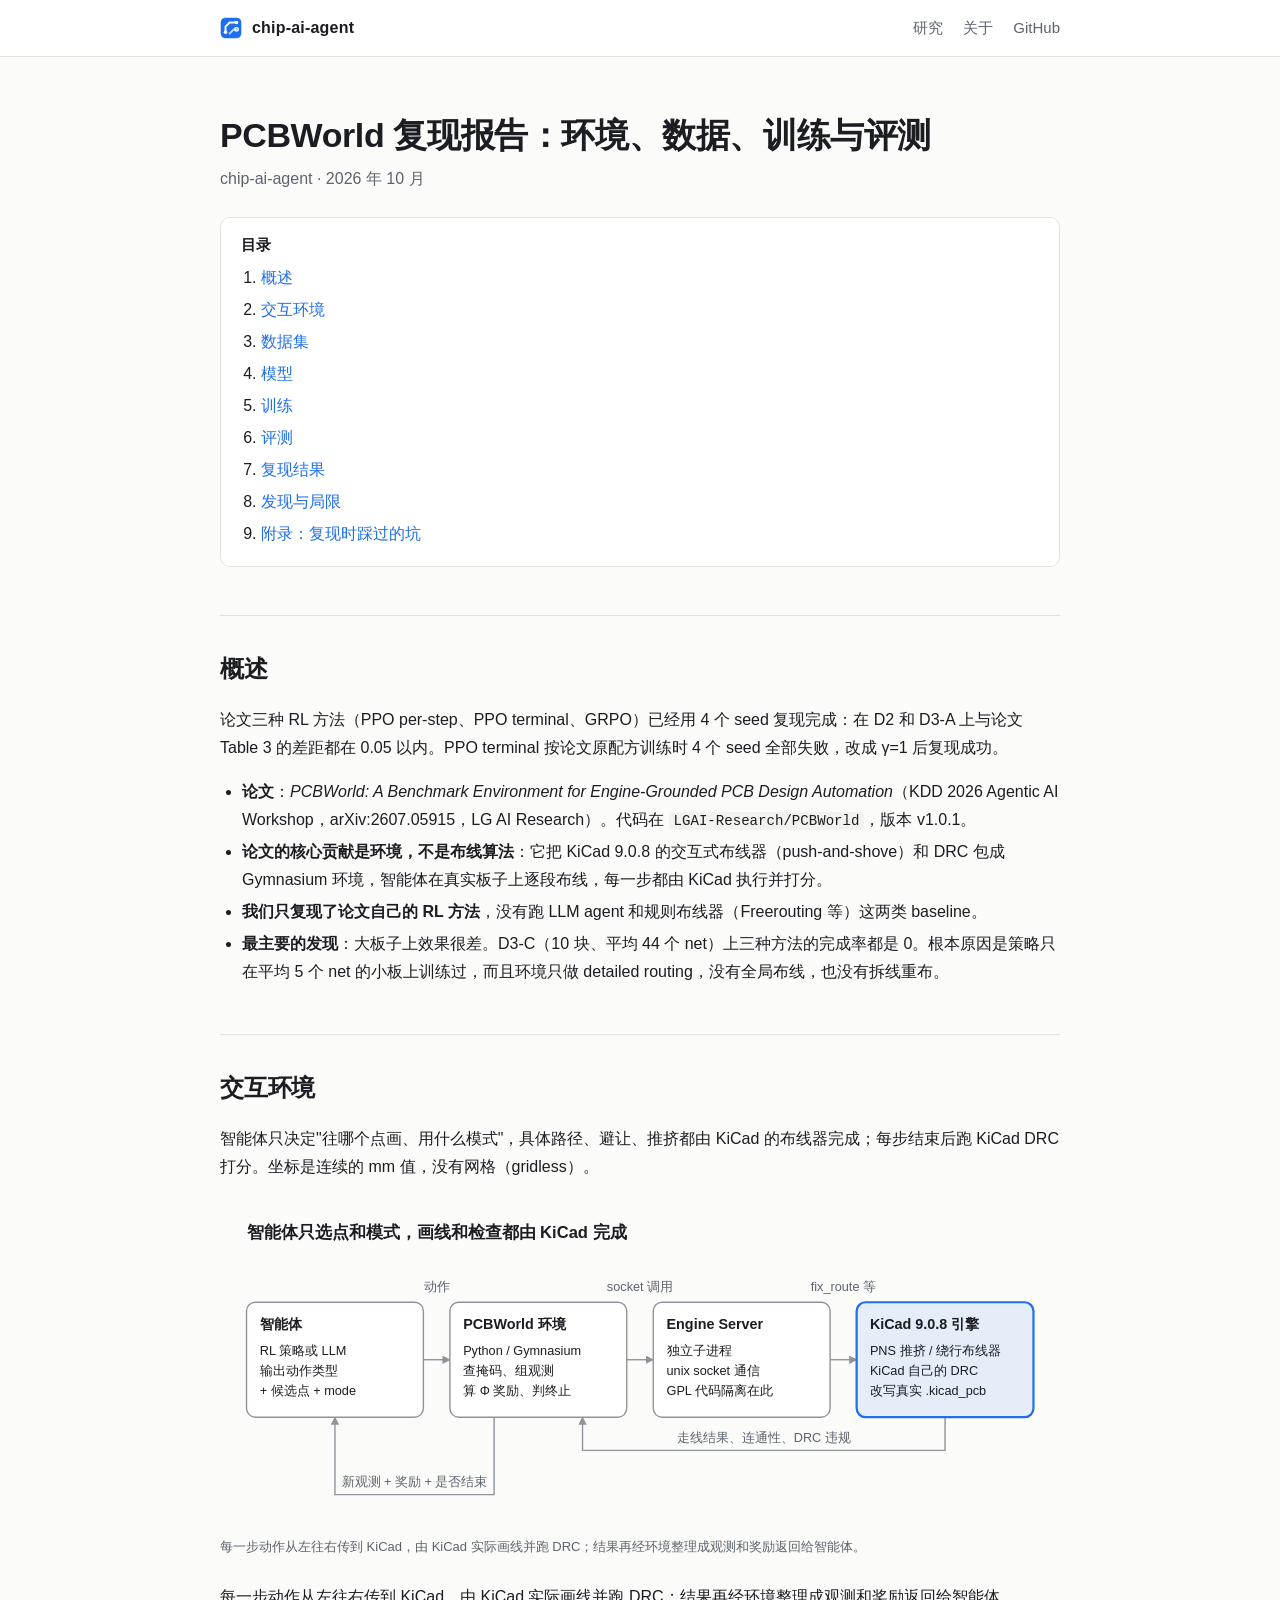
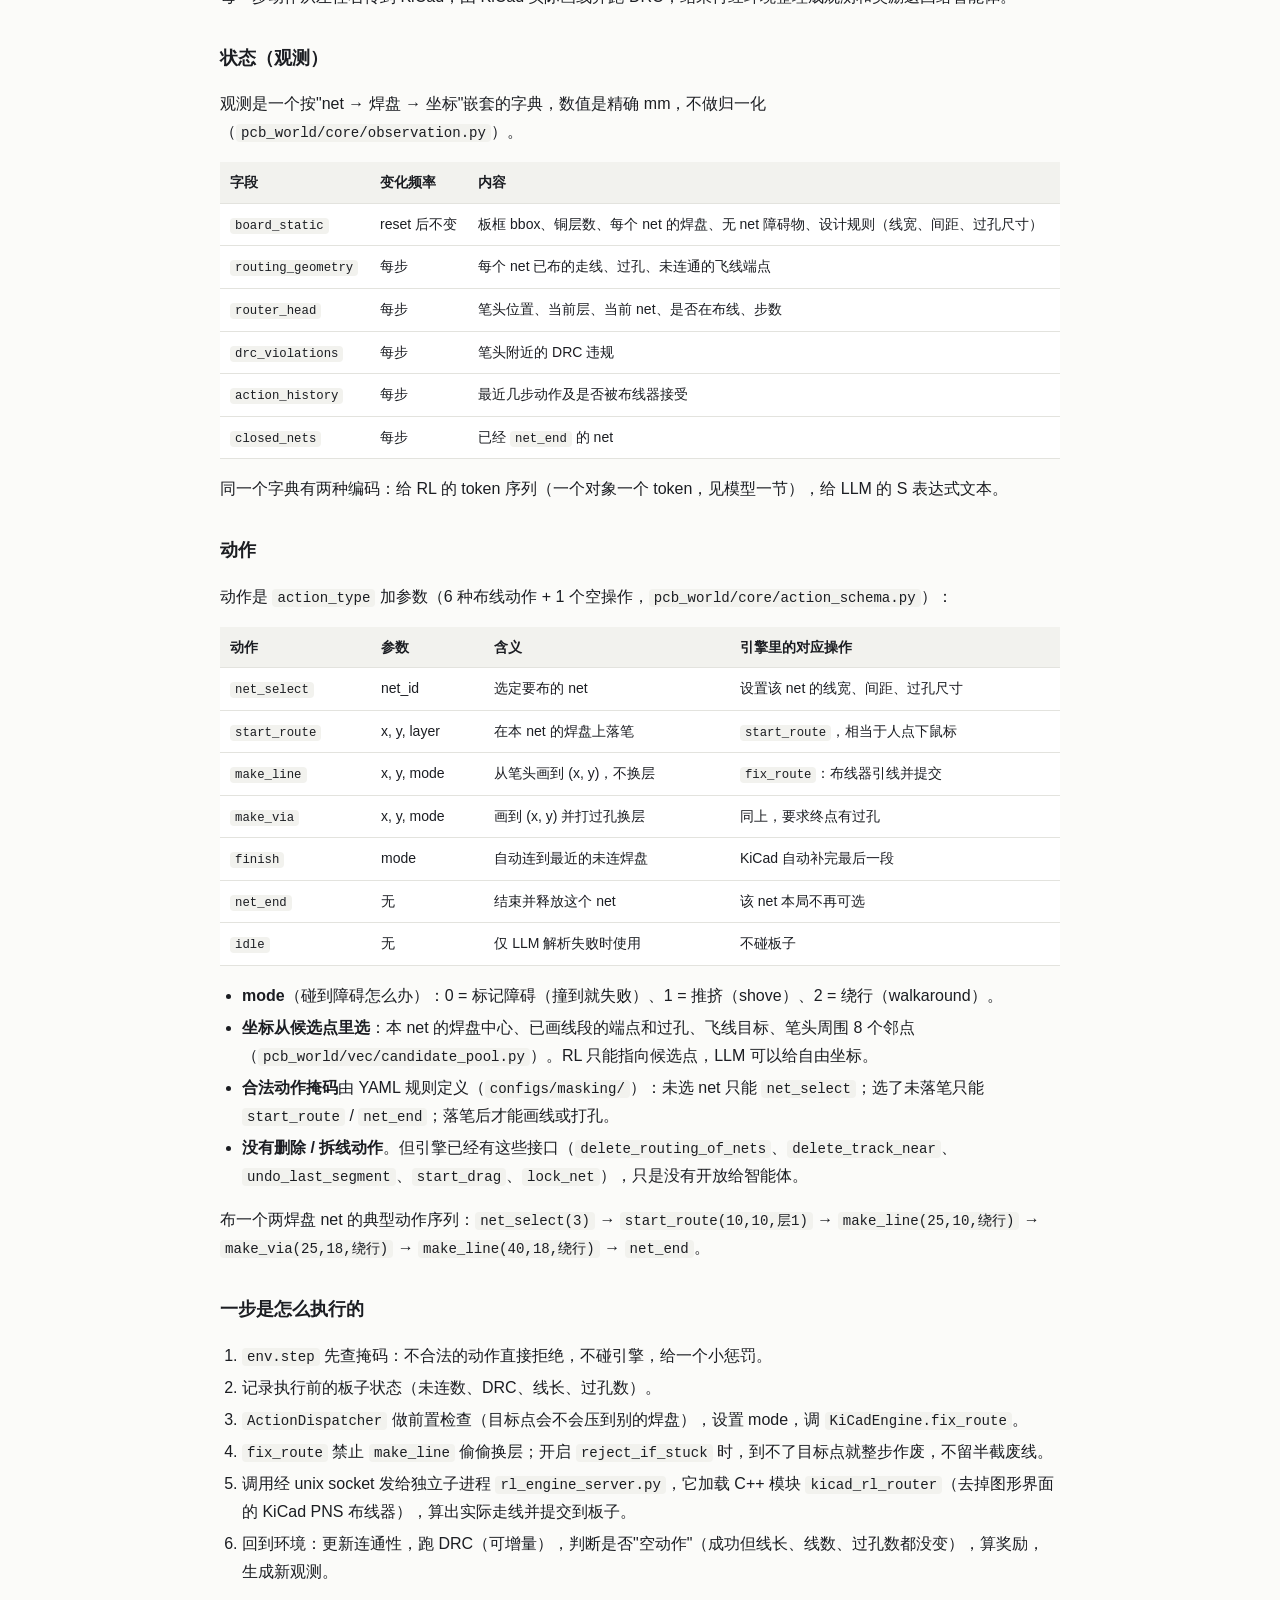
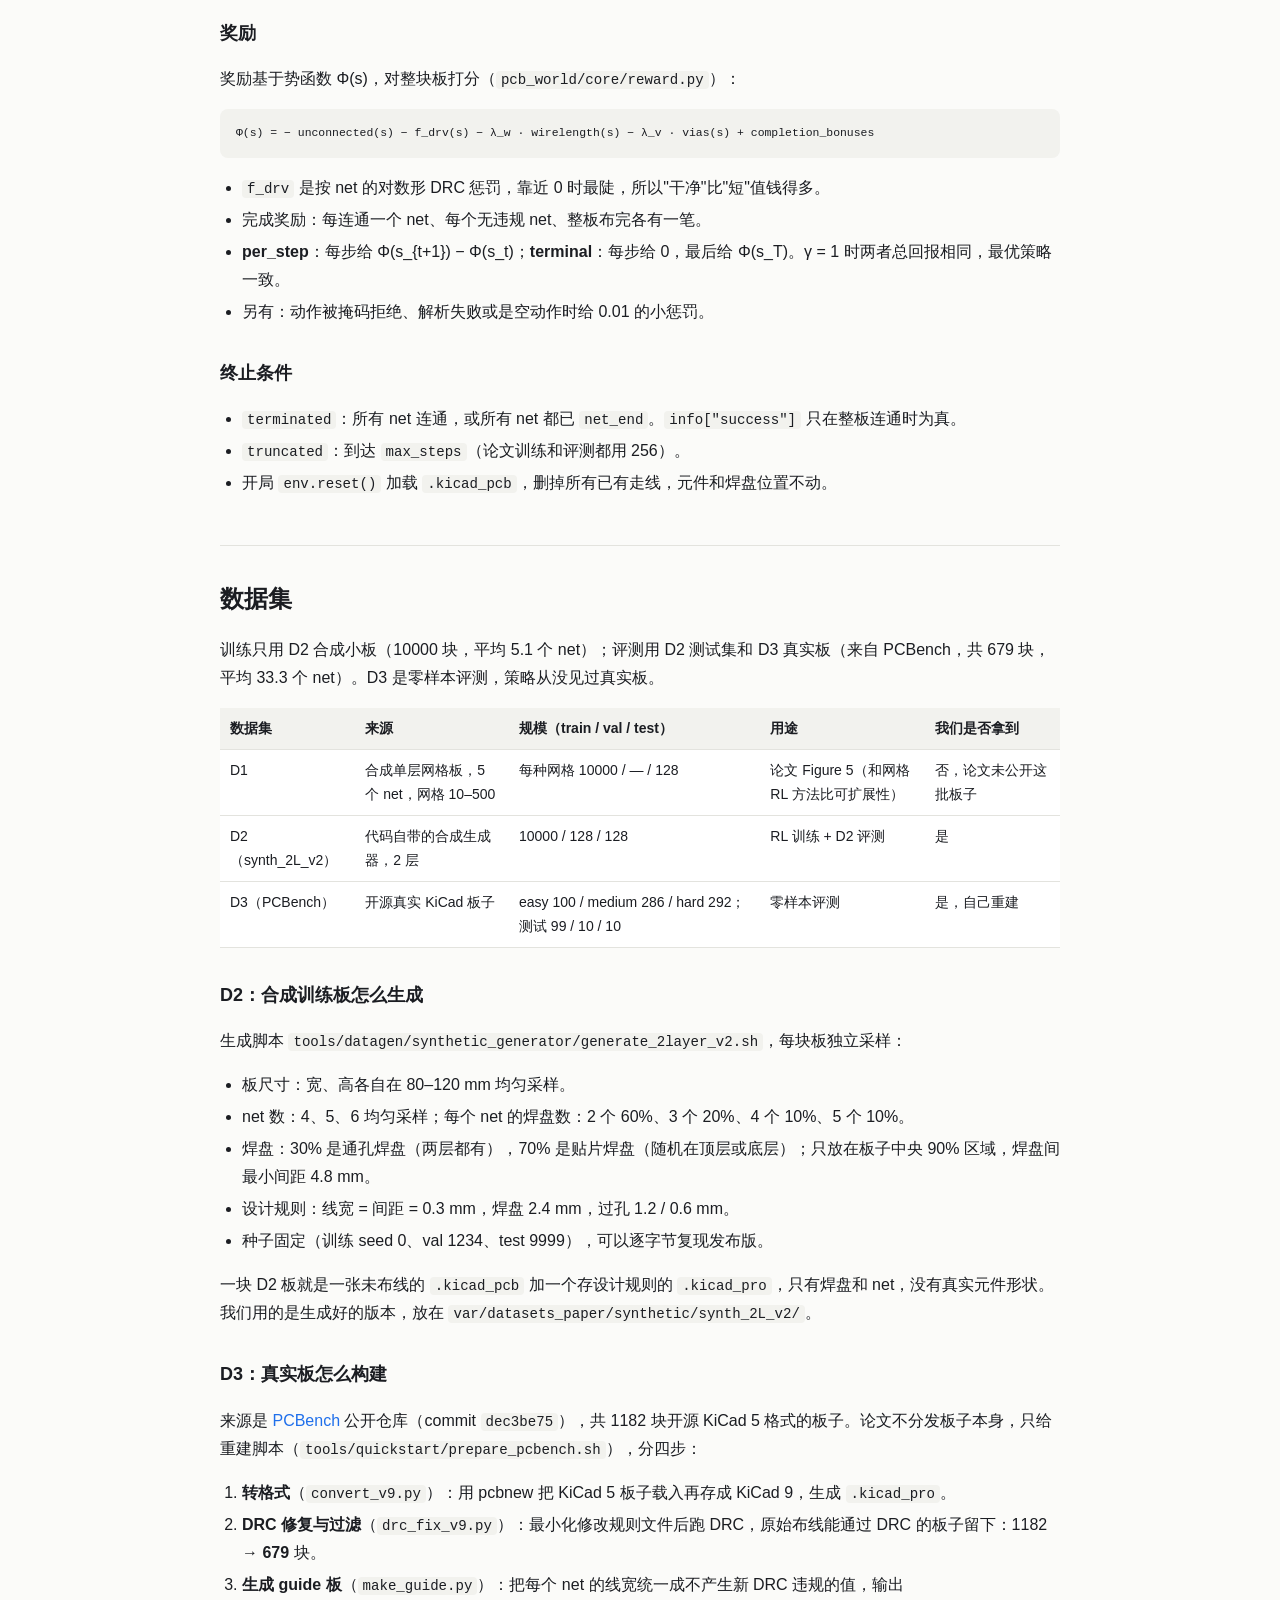
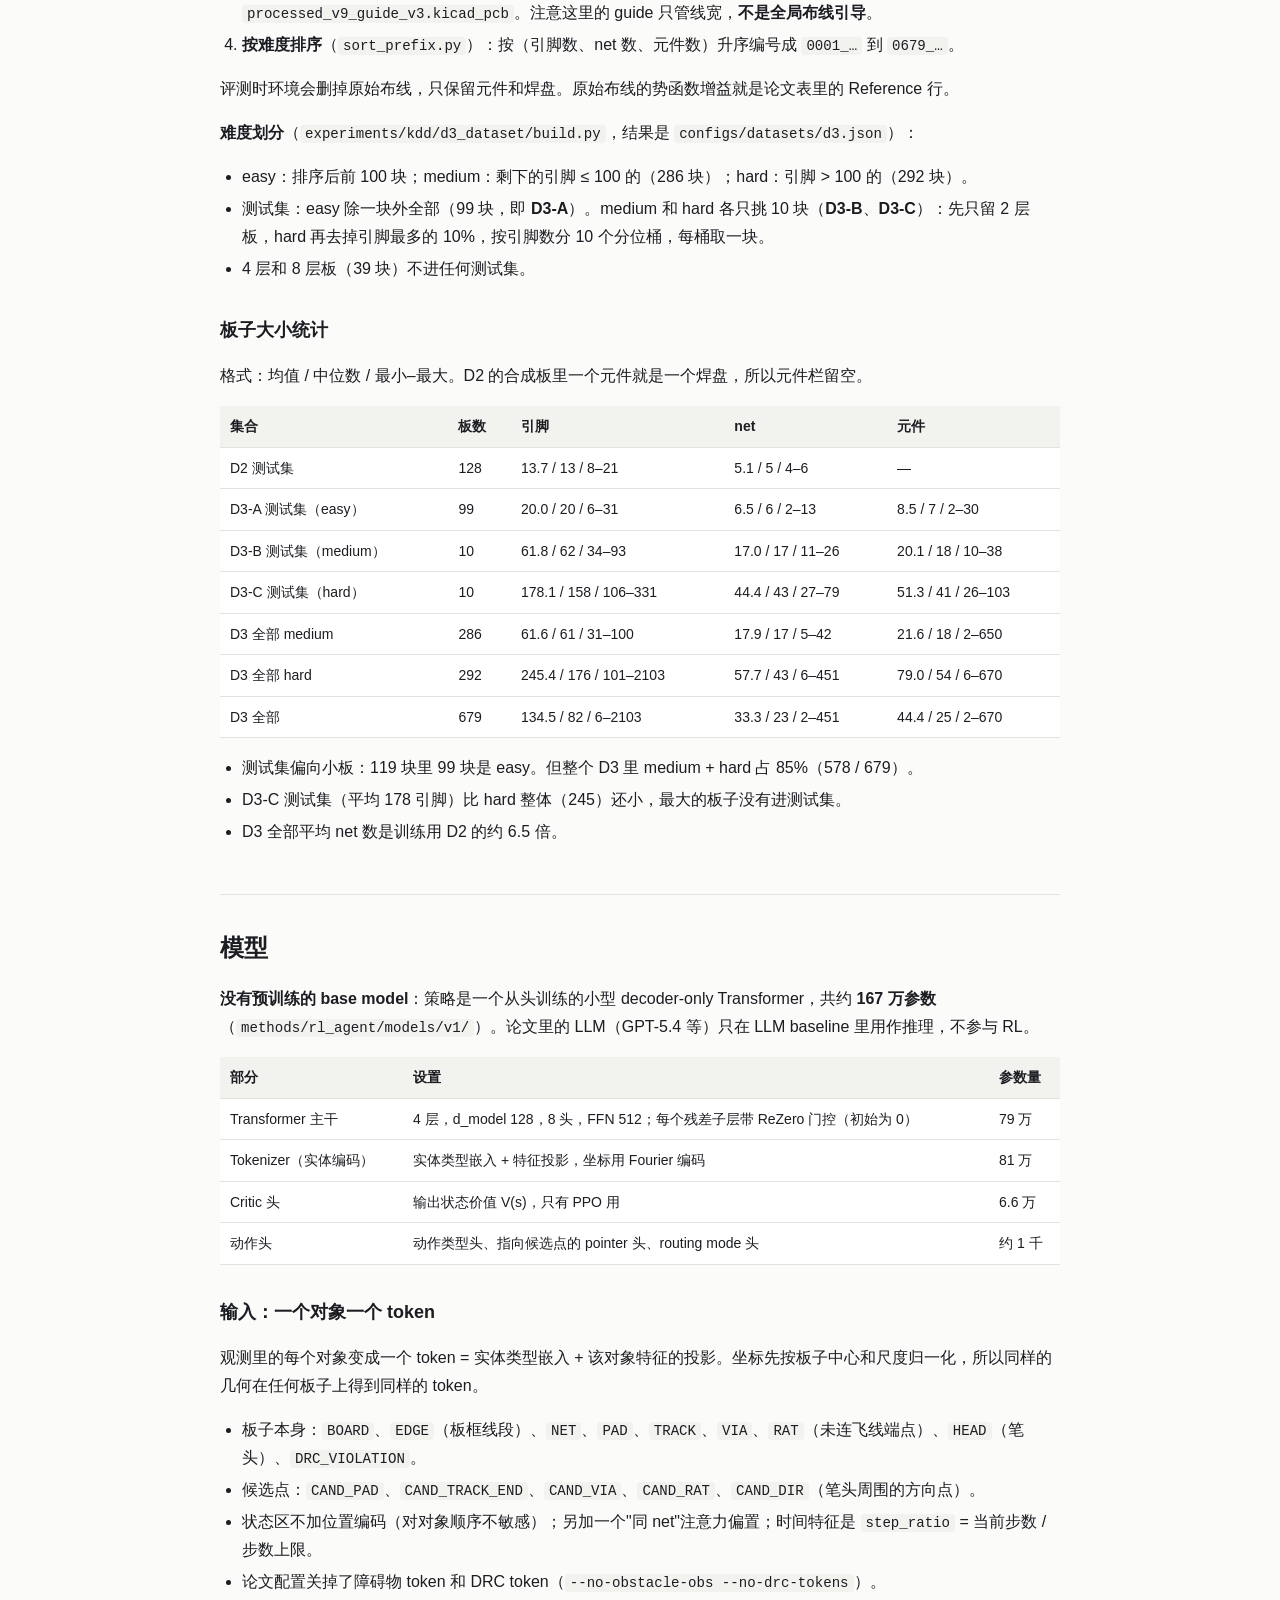
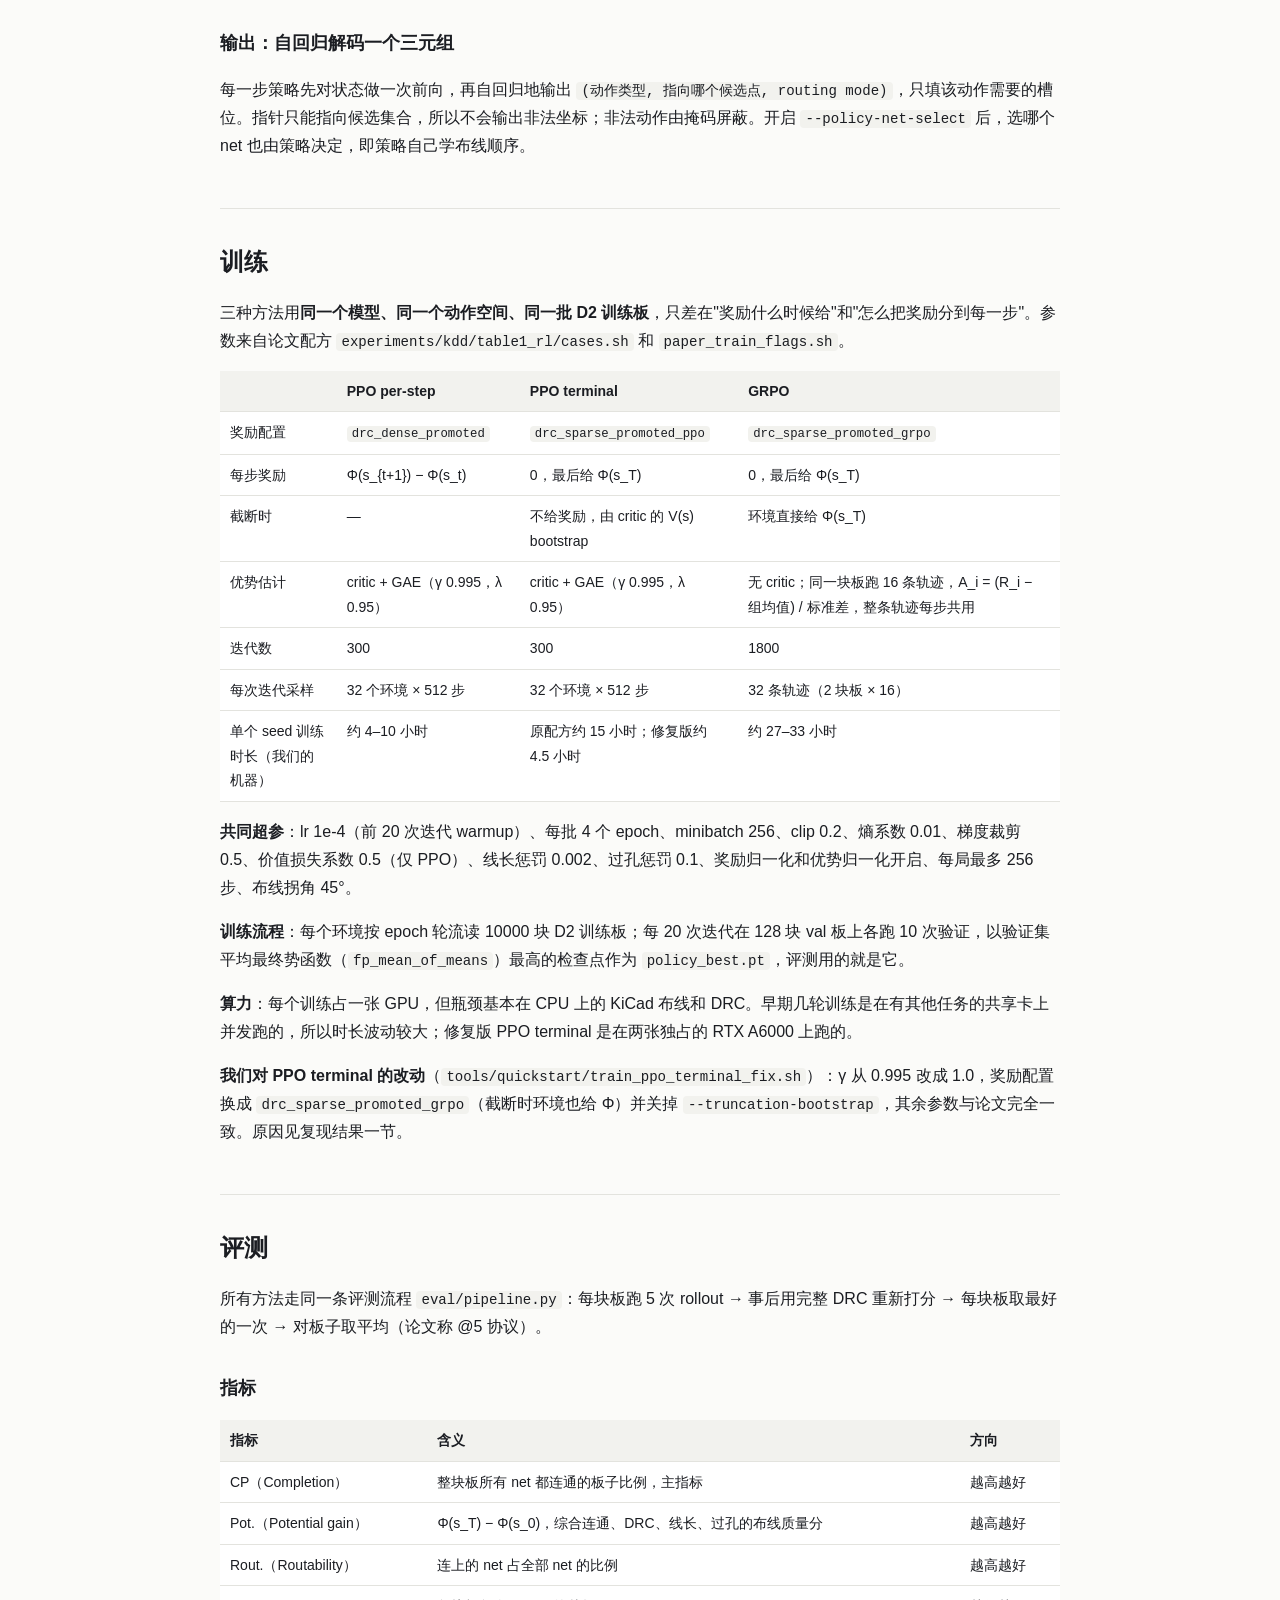
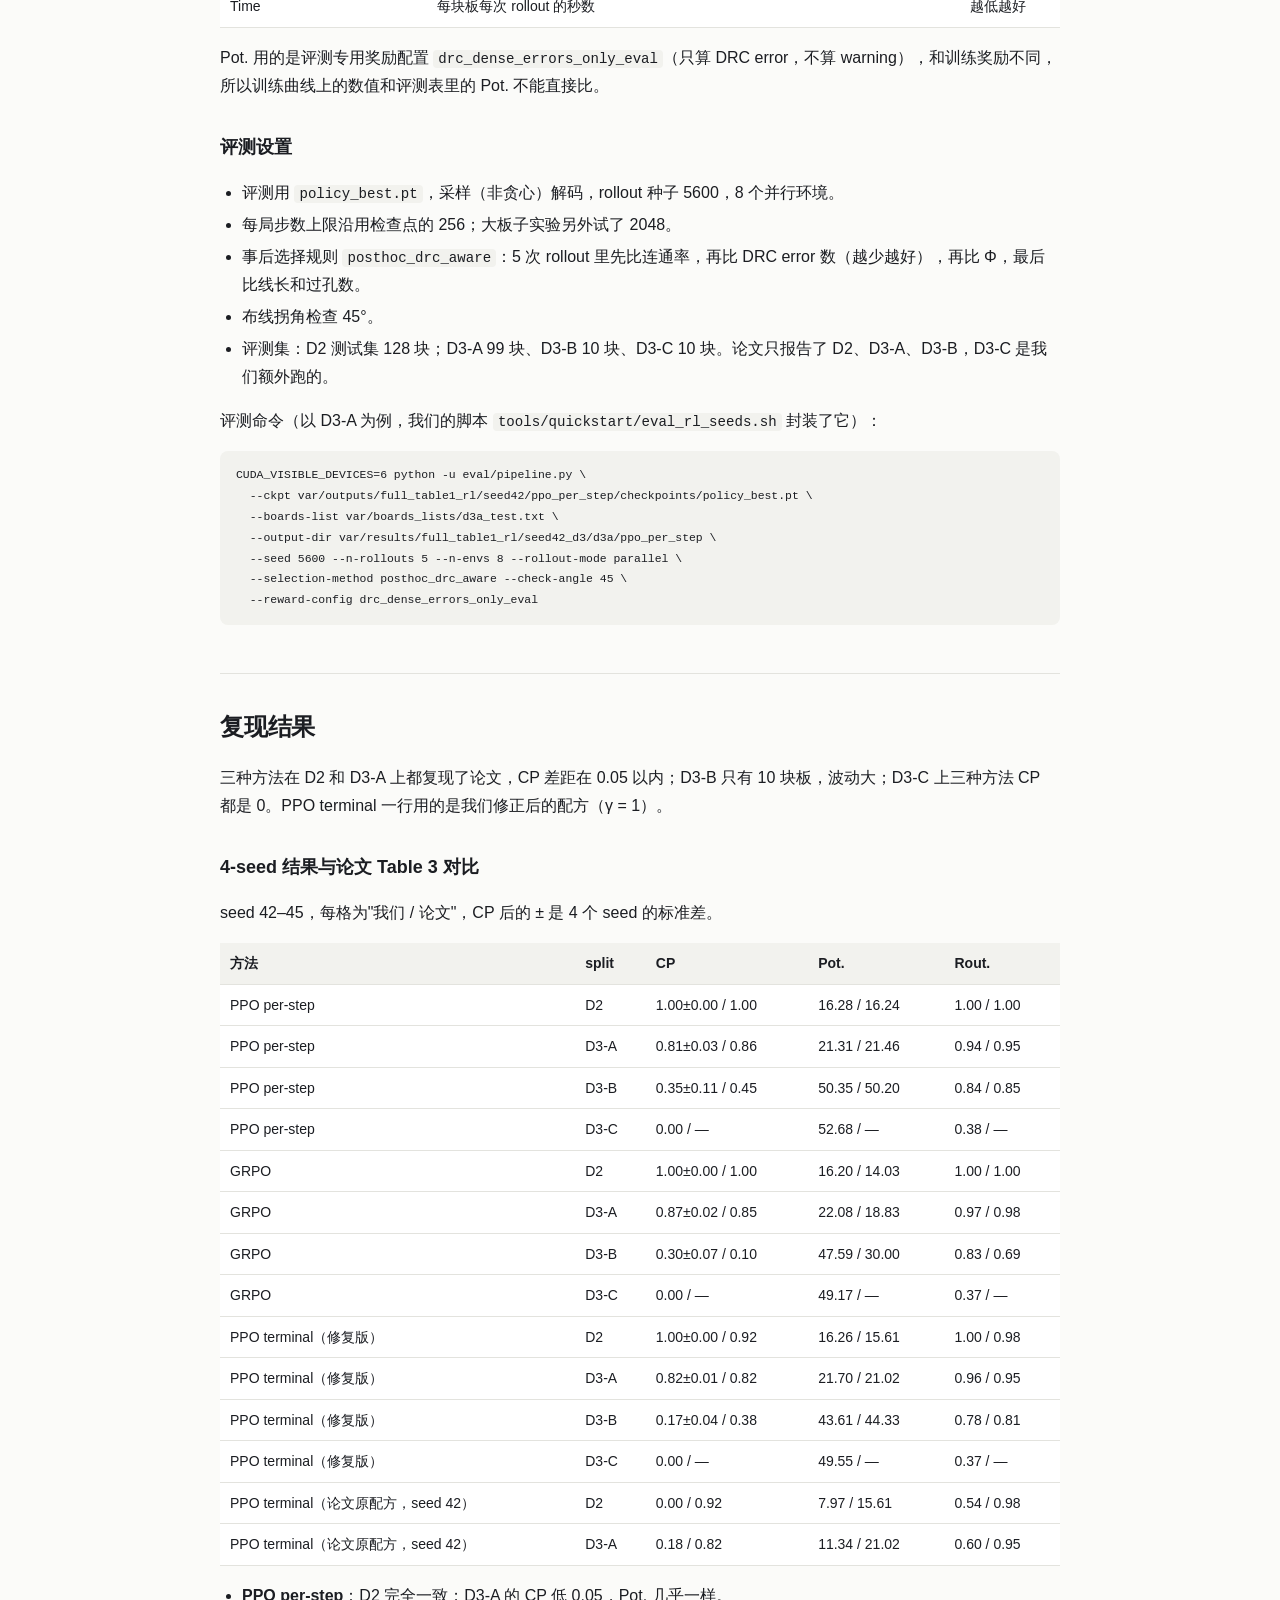
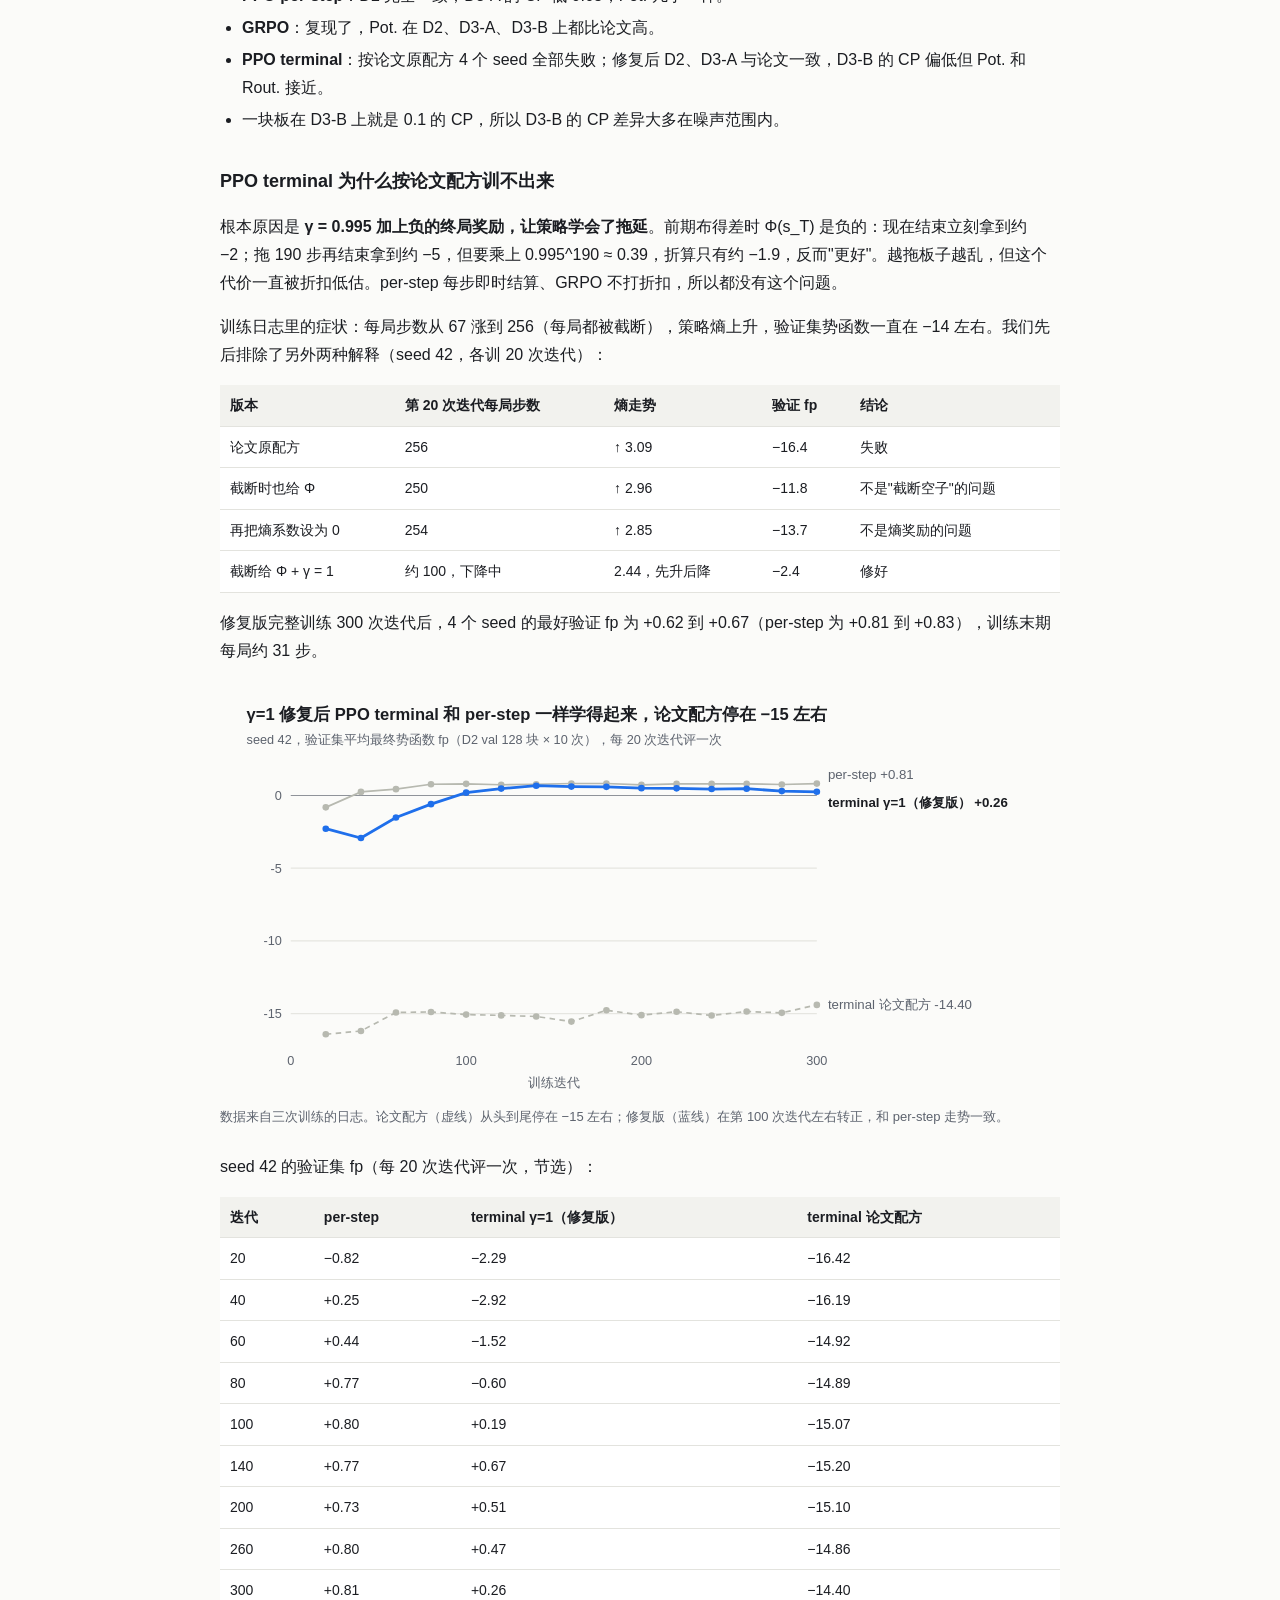
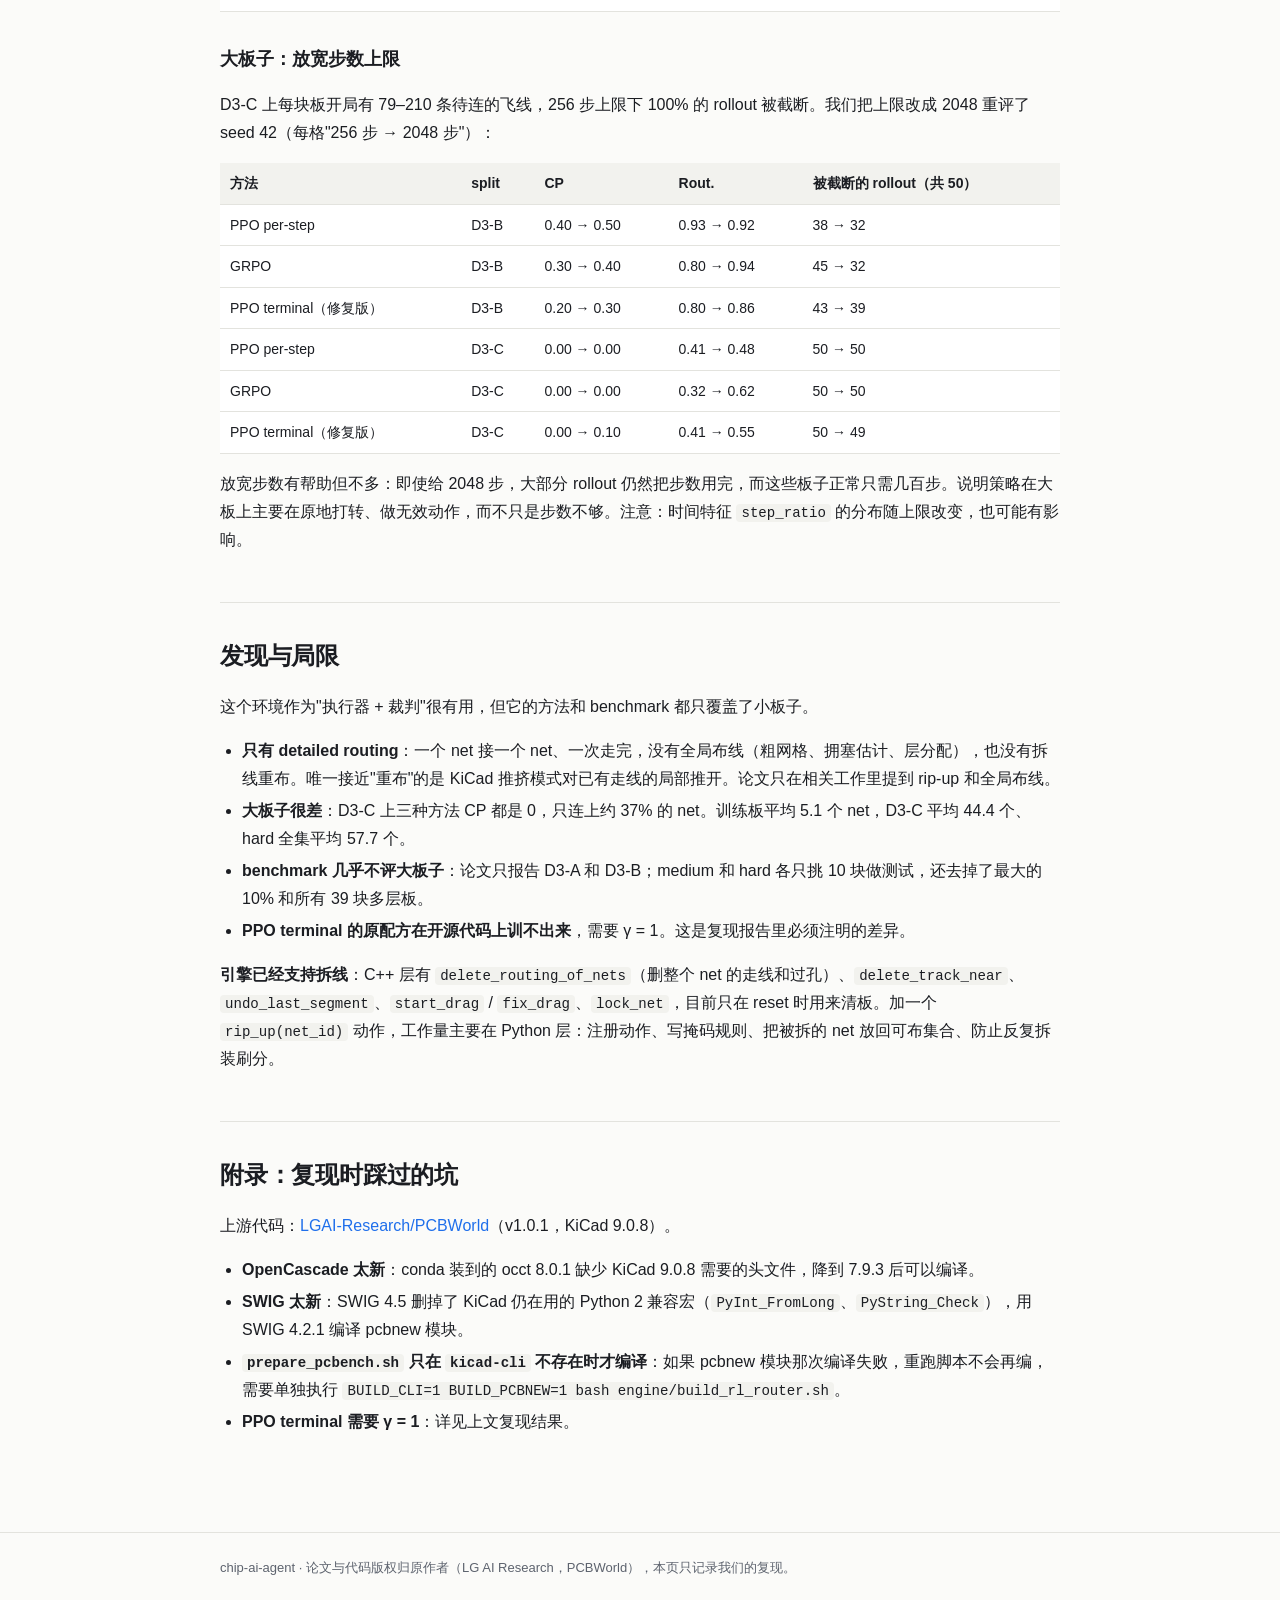
==== commit 9896a567: "Restructure homepage as a lab landing page with a research list Drop the section about our own routi" ====
--- a/pcbworld/index.html
+++ b/pcbworld/index.html
@@ -11,7 +11,7 @@
 <body>
 <header class="topbar"><div class="wrap">
   <a class="brand" href="../"><img class="brand-mark" src="../assets/logo.svg" alt="">chip-ai-agent</a>
-  <nav class="nav"><a href="../">主页</a><a class="on" href="./">PCBWorld 复现</a><a href="https://github.com/chip-ai-agent">GitHub</a></nav>
+  <nav class="nav"><a href="../#research">研究</a><a href="../#about">关于</a><a href="https://github.com/chip-ai-agent">GitHub</a></nav>
 </div></header>
 <main class="wrap doc">
 <h1 id="pcbworld">PCBWorld 复现报告：环境、数据、训练与评测</h1>
@@ -749,7 +749,6 @@
 <li><strong>PPO terminal 的原配方在开源代码上训不出来</strong>，需要 γ = 1。这是复现报告里必须注明的差异。</li>
 </ul>
 <p><strong>引擎已经支持拆线</strong>：C++ 层有 <code>delete_routing_of_nets</code>（删整个 net 的走线和过孔）、<code>delete_track_near</code>、<code>undo_last_segment</code>、<code>start_drag</code> / <code>fix_drag</code>、<code>lock_net</code>，目前只在 reset 时用来清板。加一个 <code>rip_up(net_id)</code> 动作，工作量主要在 Python 层：注册动作、写掩码规则、把被拆的 net 放回可布集合、防止反复拆装刷分。</p>
-<p><strong>可做的方向</strong>：在这个环境上搭 global → detailed → rip-up &amp; reroute 三段式流程。global 层规划通道、层和布线顺序；detailed 层复用现有 RL 策略（它在小范围布线上已经很强，D3-A CP 0.87）；rip-up 层用上面的删线接口。D3 的 medium + hard 训练集共 578 块板，可以用来在大板上训练或评测。</p>
 <h2 id="_19">附录：复现时踩过的坑</h2>
 <p>上游代码：<a href="https://github.com/LGAI-Research/PCBWorld">LGAI-Research/PCBWorld</a>（v1.0.1，KiCad 9.0.8）。</p>
 <ul>
--- a/assets/style.css
+++ b/assets/style.css
@@ -114,3 +114,26 @@
   .doc h1 { font-size: 27px; }
   .nav { gap: 14px; font-size: 14px; }
 }
+
+/* home: lab-style landing */
+.hero.home { padding: 112px 0 72px; }
+.hero.home h1 { font-size: 56px; line-height: 1.15; letter-spacing: -1px; margin-bottom: 24px; }
+.hero.home p.lead { font-size: 19px; max-width: 620px; }
+.section-title { font-size: 13px !important; font-weight: 600; letter-spacing: 1.4px; color: var(--muted); text-transform: uppercase; margin: 24px 0 8px !important; }
+.posts { list-style: none; margin: 0; padding: 0; border-top: 1px solid var(--line); }
+.posts li { border-bottom: 1px solid var(--line); }
+.posts a { display: grid; grid-template-columns: 96px 1fr; gap: 20px; padding: 24px 0; color: inherit; }
+.posts a:hover { text-decoration: none; }
+.posts a:hover .post-title { color: var(--accent); }
+.post-date { color: var(--muted); font-size: 14px; padding-top: 3px; font-variant-numeric: tabular-nums; }
+.post-body { display: block; }
+.post-title { display: block; font-size: 20px; font-weight: 600; line-height: 1.4; margin-bottom: 8px; transition: color .15s; }
+.post-desc { display: block; color: var(--muted); font-size: 15px; line-height: 1.7; }
+.post-tags { display: flex; flex-wrap: wrap; gap: 6px; margin-top: 12px; }
+.post-tags span { font-size: 12px; padding: 2px 10px; border: 1px solid var(--line); border-radius: 999px; color: var(--muted); }
+.about { max-width: 640px; color: var(--ink); }
+@media (max-width: 600px) {
+  .hero.home { padding: 64px 0 40px; }
+  .hero.home h1 { font-size: 36px; }
+  .posts a { grid-template-columns: 1fr; gap: 6px; }
+}
